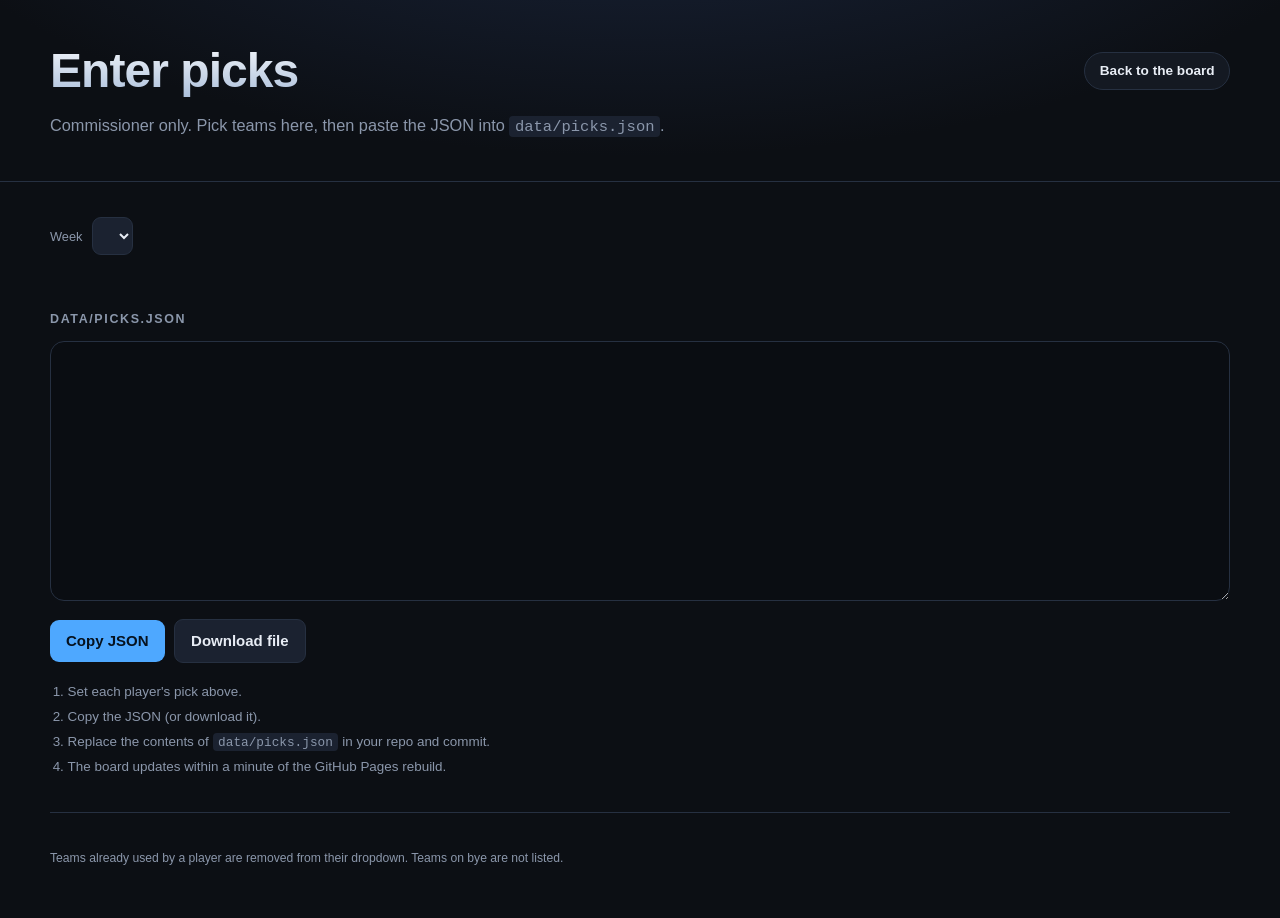
==== admin.html @ 30a58119 "NFL survivor board for the 2026 season Static site: picks live in data/picks.json, results and lock " ====
<!DOCTYPE html>
<html lang="en">
<head>
<meta charset="utf-8">
<meta name="viewport" content="width=device-width, initial-scale=1">
<title>Enter picks — NFL Survivor</title>
<link rel="stylesheet" href="assets/style.css">
<link rel="icon" href="data:image/svg+xml,<svg xmlns='http://www.w3.org/2000/svg' viewBox='0 0 32 32'><text y='26' font-size='26'>🏈</text></svg>">
</head>
<body>

<header class="hero">
  <div class="wrap">
    <div class="hero-top">
      <h1>Enter picks</h1>
      <a class="ghost-btn" href="index.html">Back to the board</a>
    </div>
    <p class="tagline">Commissioner only. Pick teams here, then paste the JSON into <code>data/picks.json</code>.</p>
  </div>
</header>

<main class="wrap">

  <div id="banner" class="banner err" hidden></div>

  <section>
    <div class="controls">
      <label for="week-sel">Week</label>
      <select id="week-sel"></select>
      <span id="lock-note" class="dl-when"></span>
    </div>

    <div class="admin-grid" id="entries"></div>
    <div id="dupwarn"></div>
  </section>

  <section>
    <h2 class="sec-title">data/picks.json</h2>
    <textarea class="out-json" id="out" spellcheck="false" readonly></textarea>
    <div class="controls" style="margin-top:.7rem">
      <button id="copy">Copy JSON</button>
      <button id="download" class="secondary">Download file</button>
      <span id="copied" class="dl-when"></span>
    </div>
    <ol class="steps">
      <li>Set each player's pick above.</li>
      <li>Copy the JSON (or download it).</li>
      <li>Replace the contents of <code>data/picks.json</code> in your repo and commit.</li>
      <li>The board updates within a minute of the GitHub Pages rebuild.</li>
    </ol>
  </section>

</main>

<footer class="wrap foot">
  <p>Teams already used by a player are removed from their dropdown. Teams on bye are not listed.</p>
</footer>

<script src="assets/nfl.js"></script>
<script>
(async function () {
  const $ = id => document.getElementById(id);
  let league, picks, wd, curWeek;

  try {
    ({ league, picks } = await Survivor.loadConfig());
    curWeek = await Survivor.currentWeek(league);
  } catch (e) {
    $('banner').hidden = false;
    $('banner').textContent = 'Could not load league data or reach ESPN.';
    return;
  }

  // Work out who is already eliminated, using only the weeks that have picks.
  const played = {};
  const pickedWeeks = Object.keys(picks).map(Number).filter(w => w < curWeek).sort((a, b) => a - b);
  for (const w of pickedWeeks) played[w] = await Survivor.loadWeek(league, w);
  const table = Survivor.standings(league, picks, played);
  const isDead = id => {
    const row = table.rows.find(r => r.player.id === id);
    return row ? !row.alive : false;
  };

  const sel = $('week-sel');
  for (let w = league.firstWeek; w <= league.lastWeek; w++) {
    sel.insertAdjacentHTML('beforeend',
      `<option value="${w}" ${w === curWeek ? 'selected' : ''}>Week ${w}</option>`);
  }
  sel.addEventListener('change', () => loadWeekUI(Number(sel.value)));
  await loadWeekUI(curWeek);

  async function loadWeekUI(week) {
    $('entries').innerHTML = '<p class="tagline">Loading schedule…</p>';
    wd = await Survivor.loadWeek(league, week);

    $('lock-note').textContent = wd.lockAt
      ? `Locks ${fmtDateTime(wd.lockAt)} · first kickoff ${fmtDateTime(wd.firstKickoff)}` +
        (new Date() > wd.lockAt ? '  ⚠ deadline has passed' : '')
      : 'No games scheduled.';

    const teams = [...wd.teamsPlaying].sort();
    const nameOf = {};
    wd.games.forEach(g => { nameOf[g.home] = g.homeName; nameOf[g.away] = g.awayName; });
    const oppOf = {};
    wd.games.forEach(g => {
      oppOf[g.home] = `vs ${g.away}`;
      oppOf[g.away] = `at ${g.home}`;
    });

    $('entries').innerHTML = '';
    for (const p of league.players) {
      const dead = isDead(p.id);
      const used = Survivor.usedTeams(league, picks, p.id, week);
      const current = (picks[week] || {})[p.id] || '';
      const el = document.createElement('div');
      el.className = 'entry' + (dead ? ' dead' : '');
      el.style.setProperty('--accent', p.color);

      const options = ['<option value="">— no pick —</option>'].concat(
        teams.map(t => {
          const burned = !league.rules.allowTeamReuse && used.includes(t) && t !== current;
          return `<option value="${t}" ${t === current ? 'selected' : ''} ${burned ? 'disabled' : ''}>` +
                 `${nameOf[t]} (${t}) ${oppOf[t]}${burned ? ' — already used' : ''}</option>`;
        })
      ).join('');

      el.innerHTML =
        `<h3>${p.name}</h3>` +
        `<div class="sub">${dead ? 'Eliminated — pick ignored' : `${32 - new Set(used).size} teams still available`}</div>` +
        `<select data-player="${p.id}" ${dead ? 'disabled' : ''}>${options}</select>`;
      $('entries').appendChild(el);
    }

    $('entries').querySelectorAll('select').forEach(s =>
      s.addEventListener('change', () => {
        const w = Number(sel.value);
        picks[w] = picks[w] || {};
        league.players.forEach(p => { if (!(p.id in picks[w])) picks[w][p.id] = ''; });
        picks[w][s.dataset.player] = s.value;
        render();
      }));

    render();
  }

  function render() {
    const week = Number(sel.value);
    picks[week] = picks[week] || {};
    league.players.forEach(p => { if (!(p.id in picks[week])) picks[week][p.id] = ''; });

    // Flag any team a player has now used twice.
    const warns = [];
    if (!league.rules.allowTeamReuse) {
      for (const p of league.players) {
        const all = Survivor.usedTeams(league, picks, p.id);
        const seen = new Set(), dups = new Set();
        all.forEach(t => seen.has(t) ? dups.add(t) : seen.add(t));
        if (dups.size) warns.push(`${p.name} has used ${[...dups].join(', ')} more than once.`);
      }
    }
    $('dupwarn').innerHTML = warns.map(w => `<div class="warn">⚠ ${w}</div>`).join('');

    const ordered = {};
    Object.keys(picks).map(Number).sort((a, b) => a - b).forEach(w => { ordered[w] = picks[w]; });
    $('out').value = JSON.stringify(ordered, null, 2) + '\n';
  }

  $('copy').addEventListener('click', async () => {
    await navigator.clipboard.writeText($('out').value);
    $('copied').textContent = 'Copied.';
    setTimeout(() => { $('copied').textContent = ''; }, 2500);
  });

  $('download').addEventListener('click', () => {
    const a = document.createElement('a');
    a.href = URL.createObjectURL(new Blob([$('out').value], { type: 'application/json' }));
    a.download = 'picks.json';
    a.click();
    URL.revokeObjectURL(a.href);
  });
})();
</script>
</body>
</html>
---- assets/style.css ----
:root {
  --bg: #0c0f14;
  --panel: #141922;
  --panel-2: #1b2230;
  --line: #263041;
  --ink: #e8edf5;
  --muted: #8b97ab;
  --win: #2fbf71;
  --loss: #e34b52;
  --live: #f5a524;
  --pend: #4a5a75;
  --accent: #4ea8ff;
  --radius: 14px;
}

* { box-sizing: border-box; }

body {
  margin: 0;
  background:
    radial-gradient(1100px 480px at 50% -180px, #1b2740 0%, transparent 70%),
    var(--bg);
  color: var(--ink);
  font: 15px/1.5 -apple-system, BlinkMacSystemFont, "Segoe UI", Roboto, Helvetica, Arial, sans-serif;
  -webkit-font-smoothing: antialiased;
}

.wrap { width: min(1180px, 100% - 2rem); margin-inline: auto; }

/* ---------- hero ---------- */

.hero { padding: 2.2rem 0 1.6rem; border-bottom: 1px solid var(--line); }
.hero-top { display: flex; align-items: center; justify-content: space-between; gap: 1rem; flex-wrap: wrap; }

h1 {
  margin: 0;
  font-size: clamp(1.9rem, 5vw, 3rem);
  letter-spacing: -0.02em;
  background: linear-gradient(180deg, #fff, #9fb6d6);
  -webkit-background-clip: text;
  background-clip: text;
  color: transparent;
}

.tagline { margin: .35rem 0 1rem; color: var(--muted); font-size: 1.02rem; }

.ghost-btn {
  border: 1px solid var(--line);
  background: var(--panel);
  color: var(--ink);
  padding: .5rem .9rem;
  border-radius: 999px;
  text-decoration: none;
  font-size: .85rem;
  font-weight: 600;
  white-space: nowrap;
}
.ghost-btn:hover { border-color: var(--accent); color: #fff; }

.rules {
  list-style: none;
  display: flex;
  flex-wrap: wrap;
  gap: .45rem;
  margin: 0;
  padding: 0;
}
.rules li {
  background: var(--panel);
  border: 1px solid var(--line);
  border-radius: 999px;
  padding: .3rem .75rem;
  font-size: .8rem;
  color: var(--muted);
}
.rules b { color: var(--ink); }

/* ---------- deadline bar ---------- */

.deadline-bar {
  margin: 1.6rem 0;
  padding: 1.1rem 1.3rem;
  background: linear-gradient(135deg, var(--panel-2), var(--panel));
  border: 1px solid var(--line);
  border-left: 4px solid var(--accent);
  border-radius: var(--radius);
  display: flex;
  align-items: center;
  justify-content: space-between;
  gap: 1rem;
  flex-wrap: wrap;
}
.deadline-bar.urgent { border-left-color: var(--live); }
.deadline-bar.locked { border-left-color: var(--muted); }

.dl-label {
  display: block;
  text-transform: uppercase;
  letter-spacing: .09em;
  font-size: .68rem;
  color: var(--muted);
  margin-bottom: .2rem;
}
.dl-week-num { font-size: 1.5rem; font-weight: 700; }
.dl-count { text-align: right; }
.dl-timer {
  font-size: 1.6rem;
  font-weight: 700;
  font-variant-numeric: tabular-nums;
  letter-spacing: -0.01em;
}
.urgent .dl-timer { color: var(--live); }
.locked .dl-timer { color: var(--muted); }
.dl-when { display: block; font-size: .74rem; color: var(--muted); margin-top: .2rem; }

/* ---------- banner ---------- */

.banner {
  display: flex;
  align-items: center;
  gap: 1rem;
  padding: 1.1rem 1.3rem;
  border-radius: var(--radius);
  margin-bottom: 1.6rem;
  border: 1px solid var(--line);
  background: var(--panel);
}
.banner[hidden], .deadline-bar[hidden] { display: none; }
.banner.champ { border-color: #6b5a1f; background: linear-gradient(135deg, #2a2311, var(--panel)); }
.banner.split { border-color: #2b4a63; background: linear-gradient(135deg, #12283a, var(--panel)); }
.banner.err   { border-color: #6b2a2e; background: #2a1417; color: #ffc9cc; }
.b-emoji { font-size: 2rem; }
.b-sub { color: var(--muted); font-size: .88rem; }

/* ---------- sections ---------- */

section { margin: 2.2rem 0; }
.sec-title {
  font-size: .78rem;
  text-transform: uppercase;
  letter-spacing: .13em;
  color: var(--muted);
  margin: 0 0 .8rem;
  font-weight: 700;
}

/* ---------- player cards ---------- */

.players {
  display: grid;
  grid-template-columns: repeat(auto-fit, minmax(250px, 1fr));
  gap: .9rem;
}

.pcard {
  background: var(--panel);
  border: 1px solid var(--line);
  border-top: 3px solid var(--accent);
  border-radius: var(--radius);
  padding: .95rem 1rem 1rem;
  display: flex;
  flex-direction: column;
  gap: .7rem;
}
.pcard.dead { opacity: .55; border-top-color: var(--loss); }

.pcard header { display: flex; align-items: center; justify-content: space-between; }
.pname { font-size: 1.18rem; font-weight: 700; }
.pstate {
  font-size: .64rem;
  font-weight: 800;
  letter-spacing: .1em;
  padding: .2rem .5rem;
  border-radius: 999px;
  background: rgba(47, 191, 113, .16);
  color: var(--win);
}
.dead .pstate { background: rgba(227, 75, 82, .16); color: var(--loss); }

.pcard-pick {
  display: flex;
  align-items: center;
  gap: .65rem;
  background: var(--panel-2);
  border-radius: 10px;
  padding: .6rem .7rem;
}
.pp-text { display: flex; flex-direction: column; line-height: 1.25; min-width: 0; }
.pp-text b { font-size: 1rem; }
.pp-text span { font-size: .74rem; color: var(--muted); }

.pill {
  margin-left: auto;
  font-size: .6rem;
  font-weight: 800;
  letter-spacing: .06em;
  padding: .25rem .45rem;
  border-radius: 6px;
  white-space: nowrap;
  background: rgba(74, 90, 117, .3);
  color: var(--muted);
}
.pill.win { background: rgba(47, 191, 113, .18); color: var(--win); }
.pill.loss { background: rgba(227, 75, 82, .18); color: var(--loss); }
.pill.live { background: rgba(245, 165, 36, .18); color: var(--live); }
.pill.bye { background: rgba(227, 75, 82, .18); color: var(--loss); }

.pcard-nopick, .pcard-out {
  background: var(--panel-2);
  border-radius: 10px;
  padding: .7rem;
  font-size: .82rem;
  color: var(--muted);
  border-left: 3px solid var(--line);
}
.pcard-nopick { border-left-color: var(--live); }
.pcard-out { border-left-color: var(--loss); }

.pcard footer {
  display: flex;
  justify-content: space-between;
  font-size: .74rem;
  color: var(--muted);
  border-top: 1px solid var(--line);
  padding-top: .6rem;
}

.used { display: flex; flex-wrap: wrap; gap: .25rem; }
.used img { opacity: .55; }

/* ---------- season board ---------- */

.board-scroll { overflow-x: auto; border: 1px solid var(--line); border-radius: var(--radius); }
.board { border-collapse: collapse; width: 100%; min-width: 720px; background: var(--panel); }

.board th, .board td { border: 1px solid var(--line); text-align: center; }
.board thead th {
  font-size: .7rem;
  color: var(--muted);
  padding: .45rem 0;
  font-weight: 600;
  background: var(--panel-2);
}
.board thead th.now, .board td.now { background: rgba(78, 168, 255, .08); }
.board thead th.now { color: var(--accent); }

.board thead th.corner { text-align: left; padding-left: .75rem; }

.board th.pname-cell {
  text-align: left;
  width: 170px;
  padding: .5rem .75rem;
  font-size: .88rem;
  white-space: nowrap;
  background: var(--panel-2);
  border-left: 3px solid var(--accent) !important;
  position: sticky;
  left: 0;
  z-index: 1;
}
tr.dead .pname-cell { color: var(--muted); border-left-color: var(--loss) !important; }
.skull { font-size: .8rem; }

.cell { min-width: 42px; height: 42px; padding: 0; }
.cell img { display: block; margin: auto; }
.cell.win { background: rgba(47, 191, 113, .14); box-shadow: inset 0 -3px 0 var(--win); }
.cell.loss { background: rgba(227, 75, 82, .14); box-shadow: inset 0 -3px 0 var(--loss); }
.cell.loss img { filter: grayscale(1); opacity: .5; }
.cell.live { background: rgba(245, 165, 36, .14); box-shadow: inset 0 -3px 0 var(--live); }
.cell.pending { background: rgba(74, 90, 117, .18); }
.cell.none { color: var(--muted); }
.cell.dup { outline: 2px solid var(--live); outline-offset: -2px; }

.legend { display: flex; flex-wrap: wrap; gap: .5rem; margin-top: .7rem; }
.chip {
  font-size: .68rem;
  padding: .22rem .55rem;
  border-radius: 999px;
  color: var(--muted);
  border: 1px solid var(--line);
}
.chip.win { color: var(--win); border-color: rgba(47, 191, 113, .4); }
.chip.loss { color: var(--loss); border-color: rgba(227, 75, 82, .4); }
.chip.live { color: var(--live); border-color: rgba(245, 165, 36, .4); }

/* ---------- games ---------- */

.games {
  display: grid;
  grid-template-columns: repeat(auto-fill, minmax(255px, 1fr));
  gap: .7rem;
}
.game {
  background: var(--panel);
  border: 1px solid var(--line);
  border-radius: 12px;
  padding: .65rem .75rem .5rem;
}
.game.in { border-color: rgba(245, 165, 36, .45); }

.team { display: flex; align-items: center; gap: .5rem; padding: .18rem 0; }
.team .tname { font-size: .88rem; color: var(--muted); }
.team.w .tname { color: var(--ink); font-weight: 700; }
.team .score { margin-left: auto; font-variant-numeric: tabular-nums; font-weight: 700; color: var(--muted); }
.team.w .score { color: var(--ink); }

.tag {
  font-size: .58rem;
  font-weight: 800;
  letter-spacing: .04em;
  text-transform: uppercase;
  padding: .12rem .35rem;
  border-radius: 4px;
  color: var(--accent);
  background: color-mix(in srgb, var(--accent) 18%, transparent);
  border: 1px solid color-mix(in srgb, var(--accent) 45%, transparent);
}

.gstatus {
  margin-top: .4rem;
  padding-top: .35rem;
  border-top: 1px solid var(--line);
  font-size: .68rem;
  color: var(--muted);
}

/* ---------- footer ---------- */

.foot {
  padding: 2rem 0 3rem;
  color: var(--muted);
  font-size: .76rem;
  border-top: 1px solid var(--line);
  margin-top: 2rem;
}
.foot p { margin: .25rem 0; }
code { background: var(--panel-2); padding: .1rem .35rem; border-radius: 4px; font-size: .95em; }

/* ---------- admin page ---------- */

.admin-grid { display: grid; grid-template-columns: repeat(auto-fit, minmax(260px, 1fr)); gap: .9rem; }

.entry {
  background: var(--panel);
  border: 1px solid var(--line);
  border-top: 3px solid var(--accent);
  border-radius: var(--radius);
  padding: .95rem 1rem;
}
.entry.dead { opacity: .6; border-top-color: var(--loss); }
.entry h3 { margin: 0 0 .1rem; font-size: 1.1rem; }
.entry .sub { font-size: .72rem; color: var(--muted); margin-bottom: .6rem; }

select, .field {
  width: 100%;
  background: var(--panel-2);
  color: var(--ink);
  border: 1px solid var(--line);
  border-radius: 9px;
  padding: .55rem .6rem;
  font: inherit;
}
select:focus { outline: 2px solid var(--accent); outline-offset: 1px; }

.controls { display: flex; align-items: center; gap: .6rem; flex-wrap: wrap; margin-bottom: 1.2rem; }
.controls label { font-size: .8rem; color: var(--muted); }
.controls select { width: auto; }

button {
  background: var(--accent);
  color: #06121f;
  border: 0;
  border-radius: 9px;
  padding: .6rem 1rem;
  font: inherit;
  font-weight: 700;
  cursor: pointer;
}
button.secondary { background: var(--panel-2); color: var(--ink); border: 1px solid var(--line); }
button:hover { filter: brightness(1.1); }

.out-json {
  width: 100%;
  min-height: 260px;
  background: #0a0d12;
  color: #b9d4f0;
  border: 1px solid var(--line);
  border-radius: var(--radius);
  padding: .9rem;
  font: 12.5px/1.6 ui-monospace, SFMono-Regular, Menlo, Consolas, monospace;
  resize: vertical;
}

.warn {
  background: rgba(245, 165, 36, .12);
  border: 1px solid rgba(245, 165, 36, .4);
  color: #ffd894;
  padding: .55rem .8rem;
  border-radius: 9px;
  font-size: .8rem;
  margin-top: .6rem;
}

.steps { color: var(--muted); font-size: .84rem; padding-left: 1.1rem; }
.steps li { margin: .3rem 0; }

@media (max-width: 640px) {
  .dl-count { text-align: left; }
  .deadline-bar { flex-direction: column; align-items: flex-start; }
}
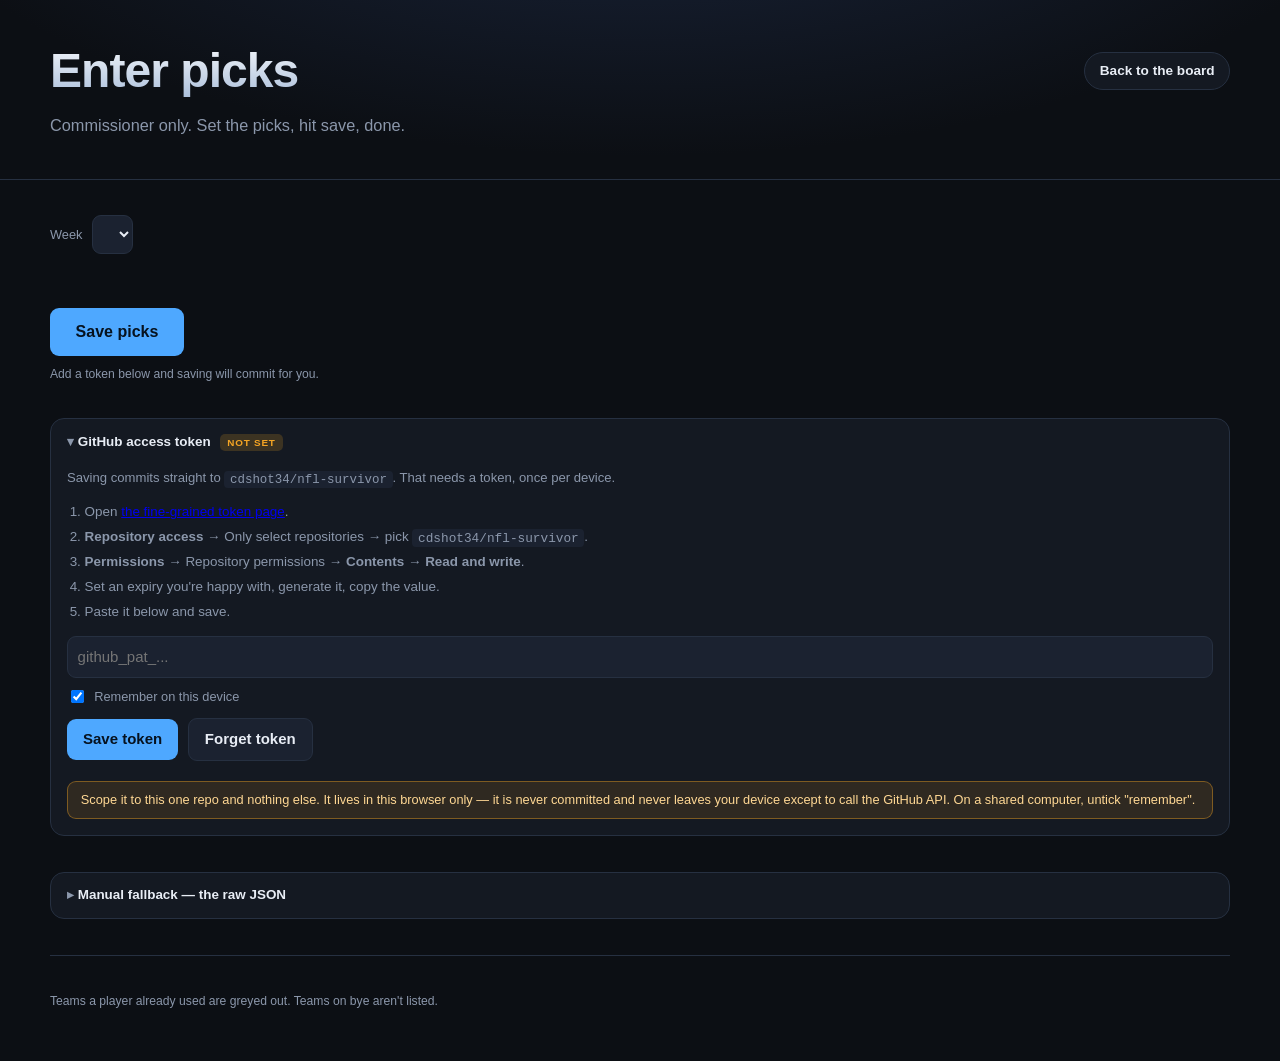
==== commit e53286b7: "Add survivor counter and in-page GitHub saving The board gets an "N of 4 still alive" strip with per" ====
--- a/admin.html
+++ b/admin.html
@@ -15,7 +15,7 @@
       <h1>Enter picks</h1>
       <a class="ghost-btn" href="index.html">Back to the board</a>
     </div>
-    <p class="tagline">Commissioner only. Pick teams here, then paste the JSON into <code>data/picks.json</code>.</p>
+    <p class="tagline">Commissioner only. Set the picks, hit save, done.</p>
   </div>
 </header>
 
@@ -35,32 +35,71 @@
   </section>
 
   <section>
-    <h2 class="sec-title">data/picks.json</h2>
-    <textarea class="out-json" id="out" spellcheck="false" readonly></textarea>
-    <div class="controls" style="margin-top:.7rem">
-      <button id="copy">Copy JSON</button>
-      <button id="download" class="secondary">Download file</button>
-      <span id="copied" class="dl-when"></span>
+    <div class="save-bar">
+      <button id="save-gh">Save picks</button>
+      <span class="save-status" id="save-status"></span>
     </div>
-    <ol class="steps">
-      <li>Set each player's pick above.</li>
-      <li>Copy the JSON (or download it).</li>
-      <li>Replace the contents of <code>data/picks.json</code> in your repo and commit.</li>
-      <li>The board updates within a minute of the GitHub Pages rebuild.</li>
-    </ol>
+    <p class="save-hint" id="save-hint"></p>
   </section>
 
+  <section>
+    <details id="token-box" class="drop">
+      <summary>GitHub access token <span class="tok-state" id="tok-state"></span></summary>
+      <div class="drop-body">
+        <p class="steps-intro">
+          Saving commits straight to <code id="repo-label"></code>. That needs a token, once per device.
+        </p>
+        <ol class="steps">
+          <li>Open <a id="tok-link" href="#" target="_blank" rel="noopener">the fine-grained token page</a>.</li>
+          <li><b>Repository access</b> &rarr; Only select repositories &rarr; pick <code id="repo-label-2"></code>.</li>
+          <li><b>Permissions</b> &rarr; Repository permissions &rarr; <b>Contents</b> &rarr; <b>Read and write</b>.</li>
+          <li>Set an expiry you're happy with, generate it, copy the value.</li>
+          <li>Paste it below and save.</li>
+        </ol>
+        <input class="field" type="password" id="token" placeholder="github_pat_..." autocomplete="off" spellcheck="false">
+        <label class="check"><input type="checkbox" id="remember" checked> Remember on this device</label>
+        <div class="controls" style="margin-top:.7rem">
+          <button id="tok-save">Save token</button>
+          <button id="tok-clear" class="secondary">Forget token</button>
+        </div>
+        <div class="warn">
+          Scope it to this one repo and nothing else. It lives in this browser only &mdash; it is never
+          committed and never leaves your device except to call the GitHub API. On a shared computer,
+          untick "remember".
+        </div>
+      </div>
+    </details>
+  </section>
+
+  <section>
+    <details class="drop">
+      <summary>Manual fallback &mdash; the raw JSON</summary>
+      <div class="drop-body">
+        <textarea class="out-json" id="out" spellcheck="false" readonly></textarea>
+        <div class="controls" style="margin-top:.7rem">
+          <button id="copy" class="secondary">Copy JSON</button>
+          <button id="download" class="secondary">Download file</button>
+          <span id="copied" class="dl-when"></span>
+        </div>
+        <p class="steps-intro">
+          Only needed if saving fails. Paste this over <code>data/picks.json</code> in the repo and commit.
+        </p>
+      </div>
+    </details>
+  </section>
+
 </main>
 
 <footer class="wrap foot">
-  <p>Teams already used by a player are removed from their dropdown. Teams on bye are not listed.</p>
+  <p>Teams a player already used are greyed out. Teams on bye aren't listed.</p>
 </footer>
 
 <script src="assets/nfl.js"></script>
 <script>
 (async function () {
   const $ = id => document.getElementById(id);
-  let league, picks, wd, curWeek;
+  const TOKEN_KEY = 'survivor_gh_token';
+  let league, picks, curWeek, repo;
 
   try {
     ({ league, picks } = await Survivor.loadConfig());
@@ -71,7 +110,134 @@
     return;
   }
 
-  // Work out who is already eliminated, using only the weeks that have picks.
+  repo = league.repo || {};
+  const slug = `${repo.owner}/${repo.name}`;
+  $('repo-label').textContent = slug;
+  $('repo-label-2').textContent = slug;
+  $('tok-link').href = 'https://github.com/settings/personal-access-tokens/new';
+
+  /* ---------- token handling ---------- */
+
+  function paintTokenState() {
+    const has = !!token();
+    $('tok-state').textContent = has ? 'saved' : 'not set';
+    $('tok-state').className = 'tok-state ' + (has ? 'ok' : 'missing');
+    $('save-hint').textContent = has
+      ? `Commits to ${slug} · the live board updates about a minute later.`
+      : 'Add a token below and saving will commit for you.';
+    if (!has) $('token-box').open = true;
+  }
+
+  $('tok-save').addEventListener('click', () => {
+    const v = $('token').value.trim();
+    if (!v) return setStatus('Paste a token first.', 'err');
+    try {
+      if ($('remember').checked) localStorage.setItem(TOKEN_KEY, v);
+      else sessionStorage.setItem(TOKEN_KEY, v);
+    } catch (e) { /* private mode — keep it in memory only */ }
+    memToken = v;
+    $('token').value = '';
+    $('token-box').open = false;
+    paintTokenState();
+    setStatus('Token saved on this device.', 'ok');
+  });
+
+  $('tok-clear').addEventListener('click', () => {
+    try { localStorage.removeItem(TOKEN_KEY); sessionStorage.removeItem(TOKEN_KEY); } catch (e) {}
+    memToken = '';
+    paintTokenState();
+    setStatus('Token forgotten.', '');
+  });
+
+  let memToken = '';
+  const token = () => {
+    if (memToken) return memToken;
+    try { return localStorage.getItem(TOKEN_KEY) || sessionStorage.getItem(TOKEN_KEY) || ''; }
+    catch (e) { return ''; }
+  };
+  paintTokenState();
+
+  /* ---------- saving ---------- */
+
+  function setStatus(msg, kind) {
+    const el = $('save-status');
+    el.className = 'save-status ' + (kind || '');
+    el.innerHTML = msg;
+  }
+
+  function b64(str) {
+    const bytes = new TextEncoder().encode(str);
+    let bin = '';
+    bytes.forEach(b => { bin += String.fromCharCode(b); });
+    return btoa(bin);
+  }
+
+  const ghHeaders = t => ({
+    'Authorization': 'Bearer ' + t,
+    'Accept': 'application/vnd.github+json',
+    'X-GitHub-Api-Version': '2022-11-28'
+  });
+
+  async function currentSha(t) {
+    const url = `https://api.github.com/repos/${repo.owner}/${repo.name}/contents/` +
+                `${repo.picksPath}?ref=${repo.branch}`;
+    const res = await fetch(url, { headers: ghHeaders(t), cache: 'no-store' });
+    if (res.status === 404) return null;          // file doesn't exist yet — fine, we create it
+    if (!res.ok) throw await ghError(res);
+    return (await res.json()).sha;
+  }
+
+  async function ghError(res) {
+    let detail = '';
+    try { detail = (await res.json()).message || ''; } catch (e) {}
+    const map = {
+      401: 'Token rejected — it may be expired or mistyped.',
+      403: 'Token lacks permission. It needs Contents: Read and write on this repo.',
+      404: `Cannot see ${slug}. Check the token has this repository selected.`,
+      409: 'Someone else changed the file. Reload and re-enter this week.',
+      422: 'GitHub refused the commit.'
+    };
+    return new Error((map[res.status] || `GitHub returned ${res.status}.`) +
+                     (detail ? ` (${detail})` : ''));
+  }
+
+  $('save-gh').addEventListener('click', async () => {
+    const t = token();
+    if (!t) {
+      $('token-box').open = true;
+      return setStatus('No token saved yet — add one below.', 'err');
+    }
+    const week = Number($('week-sel').value);
+    $('save-gh').disabled = true;
+    setStatus('Saving…', '');
+
+    try {
+      const sha = await currentSha(t);
+      const url = `https://api.github.com/repos/${repo.owner}/${repo.name}/contents/${repo.picksPath}`;
+      const body = {
+        message: `Week ${week} picks`,
+        content: b64($('out').value),
+        branch: repo.branch
+      };
+      if (sha) body.sha = sha;
+
+      const res = await fetch(url, { method: 'PUT', headers: ghHeaders(t), body: JSON.stringify(body) });
+      if (!res.ok) throw await ghError(res);
+
+      const out = await res.json();
+      const short = out.commit.sha.slice(0, 7);
+      setStatus(`Saved as <a href="${out.commit.html_url}" target="_blank" rel="noopener">${short}</a>. ` +
+                `Board updates in about a minute.`, 'ok');
+    } catch (err) {
+      setStatus(err.message, 'err');
+    } finally {
+      $('save-gh').disabled = false;
+    }
+  });
+
+  /* ---------- week + pick entry ---------- */
+
+  // Who is already out, based only on weeks that have picks and are behind us.
   const played = {};
   const pickedWeeks = Object.keys(picks).map(Number).filter(w => w < curWeek).sort((a, b) => a - b);
   for (const w of pickedWeeks) played[w] = await Survivor.loadWeek(league, w);
@@ -91,7 +257,7 @@
 
   async function loadWeekUI(week) {
     $('entries').innerHTML = '<p class="tagline">Loading schedule…</p>';
-    wd = await Survivor.loadWeek(league, week);
+    const wd = await Survivor.loadWeek(league, week);
 
     $('lock-note').textContent = wd.lockAt
       ? `Locks ${fmtDateTime(wd.lockAt)} · first kickoff ${fmtDateTime(wd.firstKickoff)}` +
@@ -99,12 +265,10 @@
       : 'No games scheduled.';
 
     const teams = [...wd.teamsPlaying].sort();
-    const nameOf = {};
-    wd.games.forEach(g => { nameOf[g.home] = g.homeName; nameOf[g.away] = g.awayName; });
-    const oppOf = {};
+    const nameOf = {}, oppOf = {};
     wd.games.forEach(g => {
-      oppOf[g.home] = `vs ${g.away}`;
-      oppOf[g.away] = `at ${g.home}`;
+      nameOf[g.home] = g.homeName; nameOf[g.away] = g.awayName;
+      oppOf[g.home] = `vs ${g.away}`; oppOf[g.away] = `at ${g.home}`;
     });
 
     $('entries').innerHTML = '';
@@ -126,7 +290,8 @@
 
       el.innerHTML =
         `<h3>${p.name}</h3>` +
-        `<div class="sub">${dead ? 'Eliminated — pick ignored' : `${32 - new Set(used).size} teams still available`}</div>` +
+        `<div class="sub">${dead ? 'Eliminated — pick ignored'
+                                 : `${32 - new Set(used).size} teams still available`}</div>` +
         `<select data-player="${p.id}" ${dead ? 'disabled' : ''}>${options}</select>`;
       $('entries').appendChild(el);
     }
@@ -138,6 +303,7 @@
         league.players.forEach(p => { if (!(p.id in picks[w])) picks[w][p.id] = ''; });
         picks[w][s.dataset.player] = s.value;
         render();
+        setStatus('Unsaved changes.', 'pend');
       }));
 
     render();
@@ -148,7 +314,6 @@
     picks[week] = picks[week] || {};
     league.players.forEach(p => { if (!(p.id in picks[week])) picks[week][p.id] = ''; });
 
-    // Flag any team a player has now used twice.
     const warns = [];
     if (!league.rules.allowTeamReuse) {
       for (const p of league.players) {
@@ -165,6 +330,8 @@
     $('out').value = JSON.stringify(ordered, null, 2) + '\n';
   }
 
+  /* ---------- manual fallback ---------- */
+
   $('copy').addEventListener('click', async () => {
     await navigator.clipboard.writeText($('out').value);
     $('copied').textContent = 'Copied.';
--- a/assets/style.css
+++ b/assets/style.css
@@ -113,6 +113,72 @@
 .locked .dl-timer { color: var(--muted); }
 .dl-when { display: block; font-size: .74rem; color: var(--muted); margin-top: .2rem; }
 
+/* ---------- survivor counter ---------- */
+
+.survivors {
+  display: flex;
+  align-items: center;
+  gap: 1.4rem;
+  flex-wrap: wrap;
+  margin: 0 0 1.6rem;
+  padding: 1rem 1.3rem;
+  background: var(--panel);
+  border: 1px solid var(--line);
+  border-left: 4px solid var(--win);
+  border-radius: var(--radius);
+}
+.survivors[hidden] { display: none; }
+.survivors.thin { border-left-color: var(--live); }
+.survivors.over { border-left-color: var(--loss); }
+
+.surv-count { display: flex; align-items: baseline; gap: .5rem; }
+.surv-num {
+  font-size: 2.4rem;
+  font-weight: 800;
+  line-height: 1;
+  letter-spacing: -0.03em;
+  color: var(--win);
+  font-variant-numeric: tabular-nums;
+}
+.thin .surv-num { color: var(--live); }
+.over .surv-num { color: var(--loss); }
+.surv-of { font-size: .82rem; color: var(--muted); text-transform: uppercase; letter-spacing: .08em; }
+.surv-of b { color: var(--ink); }
+
+.surv-chips { display: flex; flex-wrap: wrap; gap: .4rem; margin-left: auto; }
+.surv-chip {
+  display: inline-flex;
+  align-items: center;
+  gap: .4rem;
+  font-size: .82rem;
+  font-weight: 600;
+  padding: .32rem .7rem;
+  border-radius: 999px;
+  border: 1px solid var(--line);
+  background: var(--panel-2);
+}
+.surv-chip .dot {
+  width: 7px; height: 7px;
+  border-radius: 50%;
+  background: var(--accent);
+}
+.surv-chip.out {
+  color: var(--muted);
+  text-decoration: line-through;
+  text-decoration-color: var(--loss);
+  opacity: .65;
+}
+.surv-chip.out .dot { background: var(--muted); }
+.surv-chip .wk {
+  text-decoration: none;
+  display: inline-block;
+  font-size: .64rem;
+  font-weight: 700;
+  letter-spacing: .04em;
+  text-transform: uppercase;
+  color: var(--loss);
+}
+
 /* ---------- banner ---------- */
 
 .banner {
@@ -379,6 +445,57 @@
 button.secondary { background: var(--panel-2); color: var(--ink); border: 1px solid var(--line); }
 button:hover { filter: brightness(1.1); }
 
+.save-bar { display: flex; align-items: center; gap: .9rem; flex-wrap: wrap; }
+.save-bar button { font-size: 1rem; padding: .75rem 1.6rem; }
+.save-bar button:disabled { opacity: .5; cursor: default; }
+
+.save-status { font-size: .84rem; color: var(--muted); }
+.save-status.ok { color: var(--win); }
+.save-status.err { color: var(--loss); }
+.save-status.pend { color: var(--live); }
+.save-status a { color: inherit; }
+
+.save-hint { font-size: .76rem; color: var(--muted); margin: .55rem 0 0; }
+
+.drop {
+  background: var(--panel);
+  border: 1px solid var(--line);
+  border-radius: var(--radius);
+}
+.drop > summary {
+  cursor: pointer;
+  padding: .8rem 1rem;
+  font-size: .84rem;
+  font-weight: 600;
+  list-style: none;
+}
+.drop > summary::-webkit-details-marker { display: none; }
+.drop > summary::before { content: '▸ '; color: var(--muted); }
+.drop[open] > summary::before { content: '▾ '; }
+.drop-body { padding: 0 1rem 1rem; }
+
+.tok-state {
+  font-size: .62rem;
+  font-weight: 800;
+  letter-spacing: .08em;
+  text-transform: uppercase;
+  padding: .18rem .45rem;
+  border-radius: 5px;
+  margin-left: .35rem;
+}
+.tok-state.ok { background: rgba(47, 191, 113, .18); color: var(--win); }
+.tok-state.missing { background: rgba(245, 165, 36, .18); color: var(--live); }
+
+.steps-intro { font-size: .82rem; color: var(--muted); margin: .2rem 0 .6rem; }
+.check {
+  display: flex;
+  align-items: center;
+  gap: .45rem;
+  font-size: .8rem;
+  color: var(--muted);
+  margin-top: .6rem;
+}
+
 .out-json {
   width: 100%;
   min-height: 260px;
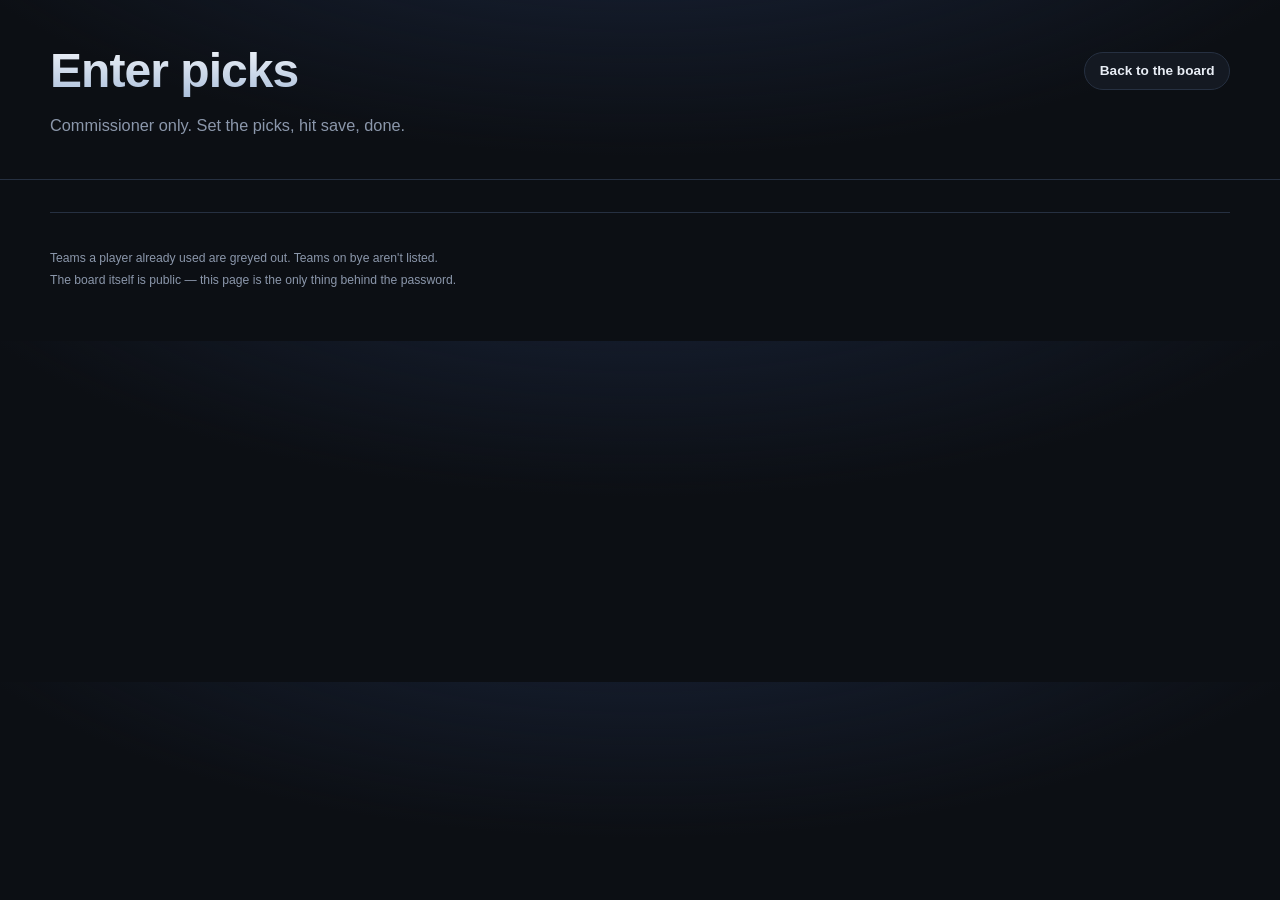
==== commit 3cc44c1c: "Password protect pick entry, encrypting the GitHub token at rest The admin page now opens on a lock " ====
--- a/admin.html
+++ b/admin.html
@@ -13,7 +13,10 @@
   <div class="wrap">
     <div class="hero-top">
       <h1>Enter picks</h1>
-      <a class="ghost-btn" href="index.html">Back to the board</a>
+      <div class="hero-actions">
+        <button id="lock-btn" class="ghost-btn" hidden>Lock</button>
+        <a class="ghost-btn" href="index.html">Back to the board</a>
+      </div>
     </div>
     <p class="tagline">Commissioner only. Set the picks, hit save, done.</p>
   </div>
@@ -23,83 +26,198 @@
 
   <div id="banner" class="banner err" hidden></div>
 
-  <section>
-    <div class="controls">
-      <label for="week-sel">Week</label>
-      <select id="week-sel"></select>
-      <span id="lock-note" class="dl-when"></span>
+  <!-- ============ locked ============ -->
+
+  <section class="gate" id="gate" hidden>
+
+    <div id="gate-unlock" hidden>
+      <div class="gate-icon">🔒</div>
+      <h2>Locked</h2>
+      <p class="gate-sub">Enter the commissioner password to make picks.</p>
+      <form id="unlock-form" autocomplete="off">
+        <input class="field" type="password" id="unlock-pw" placeholder="Password"
+               autocomplete="current-password">
+        <button type="submit">Unlock</button>
+      </form>
+      <p class="gate-err" id="unlock-err"></p>
+      <p class="gate-foot">
+        Forgot it? There's no reset — <a href="#" id="reset-link">clear this device</a> and set it up
+        again with a fresh GitHub token.
+      </p>
     </div>
 
-    <div class="admin-grid" id="entries"></div>
-    <div id="dupwarn"></div>
+    <div id="gate-setup" hidden>
+      <div class="gate-icon">🔑</div>
+      <h2>Set up this device</h2>
+      <p class="gate-sub">
+        Pick a password and paste a GitHub token. The token gets encrypted with the password and
+        stored in this browser only.
+      </p>
+
+      <form id="setup-form" autocomplete="off">
+        <label class="fl" for="setup-token">GitHub token</label>
+        <input class="field" type="password" id="setup-token" placeholder="github_pat_..."
+               autocomplete="off" spellcheck="false">
+
+        <details class="drop tok-help">
+          <summary>How to make one</summary>
+          <div class="drop-body">
+            <ol class="steps">
+              <li>Open <a id="tok-link" href="https://github.com/settings/personal-access-tokens/new"
+                          target="_blank" rel="noopener">the fine-grained token page</a>.</li>
+              <li><b>Repository access</b> &rarr; Only select repositories &rarr;
+                  <code id="repo-label"></code>.</li>
+              <li><b>Permissions</b> &rarr; Repository permissions &rarr; <b>Contents</b>
+                  &rarr; <b>Read and write</b>.</li>
+              <li>Set an expiry past February, generate, copy it.</li>
+            </ol>
+          </div>
+        </details>
+
+        <label class="fl" for="setup-pw">Password</label>
+        <input class="field" type="password" id="setup-pw" placeholder="At least 8 characters"
+               autocomplete="new-password">
+
+        <label class="fl" for="setup-pw2">Confirm password</label>
+        <input class="field" type="password" id="setup-pw2" placeholder="Again"
+               autocomplete="new-password">
+
+        <button type="submit">Encrypt and unlock</button>
+      </form>
+      <p class="gate-err" id="setup-err"></p>
+      <div class="warn">
+        There is no password reset. If you forget it, clear the device and set up again with a new
+        token — nothing else is lost, since the picks live in the repo.
+      </div>
+    </div>
+
   </section>
 
-  <section>
-    <div class="save-bar">
-      <button id="save-gh">Save picks</button>
-      <span class="save-status" id="save-status"></span>
-    </div>
-    <p class="save-hint" id="save-hint"></p>
-  </section>
-
-  <section>
-    <details id="token-box" class="drop">
-      <summary>GitHub access token <span class="tok-state" id="tok-state"></span></summary>
-      <div class="drop-body">
-        <p class="steps-intro">
-          Saving commits straight to <code id="repo-label"></code>. That needs a token, once per device.
-        </p>
-        <ol class="steps">
-          <li>Open <a id="tok-link" href="#" target="_blank" rel="noopener">the fine-grained token page</a>.</li>
-          <li><b>Repository access</b> &rarr; Only select repositories &rarr; pick <code id="repo-label-2"></code>.</li>
-          <li><b>Permissions</b> &rarr; Repository permissions &rarr; <b>Contents</b> &rarr; <b>Read and write</b>.</li>
-          <li>Set an expiry you're happy with, generate it, copy the value.</li>
-          <li>Paste it below and save.</li>
-        </ol>
-        <input class="field" type="password" id="token" placeholder="github_pat_..." autocomplete="off" spellcheck="false">
-        <label class="check"><input type="checkbox" id="remember" checked> Remember on this device</label>
-        <div class="controls" style="margin-top:.7rem">
-          <button id="tok-save">Save token</button>
-          <button id="tok-clear" class="secondary">Forget token</button>
+  <!-- ============ unlocked ============ -->
+
+  <div id="app" hidden>
+
+    <section>
+      <div class="controls">
+        <label for="week-sel">Week</label>
+        <select id="week-sel"></select>
+        <span id="lock-note" class="dl-when"></span>
+      </div>
+
+      <div class="admin-grid" id="entries"></div>
+      <div id="dupwarn"></div>
+    </section>
+
+    <section>
+      <div class="save-bar">
+        <button id="save-gh">Save picks</button>
+        <span class="save-status" id="save-status"></span>
+      </div>
+      <p class="save-hint" id="save-hint"></p>
+    </section>
+
+    <section>
+      <details class="drop">
+        <summary>Device settings</summary>
+        <div class="drop-body">
+          <p class="steps-intro">
+            The encrypted token is held in this browser only. It never goes into the repo and is
+            only ever sent to <code>api.github.com</code>.
+          </p>
+          <div class="controls">
+            <button id="rekey" class="secondary">Replace token / change password</button>
+            <button id="wipe" class="secondary danger">Clear this device</button>
+          </div>
         </div>
-        <div class="warn">
-          Scope it to this one repo and nothing else. It lives in this browser only &mdash; it is never
-          committed and never leaves your device except to call the GitHub API. On a shared computer,
-          untick "remember".
+      </details>
+    </section>
+
+    <section>
+      <details class="drop">
+        <summary>Manual fallback &mdash; the raw JSON</summary>
+        <div class="drop-body">
+          <textarea class="out-json" id="out" spellcheck="false" readonly></textarea>
+          <div class="controls" style="margin-top:.7rem">
+            <button id="copy" class="secondary">Copy JSON</button>
+            <button id="download" class="secondary">Download file</button>
+            <span id="copied" class="dl-when"></span>
+          </div>
+          <p class="steps-intro">
+            Only needed if saving fails. Paste this over <code>data/picks.json</code> in the repo
+            and commit.
+          </p>
         </div>
-      </div>
-    </details>
-  </section>
-
-  <section>
-    <details class="drop">
-      <summary>Manual fallback &mdash; the raw JSON</summary>
-      <div class="drop-body">
-        <textarea class="out-json" id="out" spellcheck="false" readonly></textarea>
-        <div class="controls" style="margin-top:.7rem">
-          <button id="copy" class="secondary">Copy JSON</button>
-          <button id="download" class="secondary">Download file</button>
-          <span id="copied" class="dl-when"></span>
-        </div>
-        <p class="steps-intro">
-          Only needed if saving fails. Paste this over <code>data/picks.json</code> in the repo and commit.
-        </p>
-      </div>
-    </details>
-  </section>
+      </details>
+    </section>
+
+  </div>
 
 </main>
 
 <footer class="wrap foot">
   <p>Teams a player already used are greyed out. Teams on bye aren't listed.</p>
+  <p>The board itself is public — this page is the only thing behind the password.</p>
 </footer>
 
 <script src="assets/nfl.js"></script>
 <script>
 (async function () {
   const $ = id => document.getElementById(id);
-  const TOKEN_KEY = 'survivor_gh_token';
-  let league, picks, curWeek, repo;
+  const VAULT_KEY = 'survivor_vault_v1';
+  const IDLE_MS = 30 * 60 * 1000;
+
+  let league, picks, curWeek, repo, isDead, memToken = '', idleTimer;
+
+  /* ================= crypto ================= */
+  /* The password is never stored. The GitHub token is sealed with AES-GCM under a
+     PBKDF2 key derived from it, so a successful decrypt IS the password check. */
+
+  const enc = new TextEncoder();
+  const dec = new TextDecoder();
+  const toB64 = buf => btoa(String.fromCharCode(...new Uint8Array(buf)));
+  const fromB64 = s => Uint8Array.from(atob(s), c => c.charCodeAt(0));
+
+  async function deriveKey(password, salt) {
+    const base = await crypto.subtle.importKey(
+      'raw', enc.encode(password), 'PBKDF2', false, ['deriveKey']);
+    return crypto.subtle.deriveKey(
+      { name: 'PBKDF2', salt, iterations: 250000, hash: 'SHA-256' },
+      base, { name: 'AES-GCM', length: 256 }, false, ['encrypt', 'decrypt']);
+  }
+
+  async function seal(token, password) {
+    const salt = crypto.getRandomValues(new Uint8Array(16));
+    const iv = crypto.getRandomValues(new Uint8Array(12));
+    const key = await deriveKey(password, salt);
+    const ct = await crypto.subtle.encrypt({ name: 'AES-GCM', iv }, key, enc.encode(token));
+    return { v: 1, salt: toB64(salt), iv: toB64(iv), ct: toB64(ct) };
+  }
+
+  async function unseal(vault, password) {
+    const key = await deriveKey(password, fromB64(vault.salt));
+    const pt = await crypto.subtle.decrypt(
+      { name: 'AES-GCM', iv: fromB64(vault.iv) }, key, fromB64(vault.ct));
+    return dec.decode(pt);
+  }
+
+  const readVault = () => {
+    try { return JSON.parse(localStorage.getItem(VAULT_KEY) || 'null'); }
+    catch (e) { return null; }
+  };
+  const writeVault = v => {
+    try { localStorage.setItem(VAULT_KEY, JSON.stringify(v)); return true; }
+    catch (e) { return false; }
+  };
+  const clearVault = () => { try { localStorage.removeItem(VAULT_KEY); } catch (e) {} };
+
+  /* ================= boot ================= */
+
+  if (!window.crypto || !crypto.subtle) {
+    $('banner').hidden = false;
+    $('banner').textContent =
+      'This browser will not do encryption on an insecure connection. Open the site over https.';
+    return;
+  }
 
   try {
     ({ league, picks } = await Survivor.loadConfig());
@@ -113,51 +231,214 @@
   repo = league.repo || {};
   const slug = `${repo.owner}/${repo.name}`;
   $('repo-label').textContent = slug;
-  $('repo-label-2').textContent = slug;
-  $('tok-link').href = 'https://github.com/settings/personal-access-tokens/new';
-
-  /* ---------- token handling ---------- */
-
-  function paintTokenState() {
-    const has = !!token();
-    $('tok-state').textContent = has ? 'saved' : 'not set';
-    $('tok-state').className = 'tok-state ' + (has ? 'ok' : 'missing');
-    $('save-hint').textContent = has
-      ? `Commits to ${slug} · the live board updates about a minute later.`
-      : 'Add a token below and saving will commit for you.';
-    if (!has) $('token-box').open = true;
-  }
-
-  $('tok-save').addEventListener('click', () => {
-    const v = $('token').value.trim();
-    if (!v) return setStatus('Paste a token first.', 'err');
+
+  // Who is already out, from the weeks behind us that have picks.
+  const played = {};
+  for (const w of Object.keys(picks).map(Number).filter(w => w < curWeek).sort((a, b) => a - b)) {
+    played[w] = await Survivor.loadWeek(league, w);
+  }
+  const table = Survivor.standings(league, picks, played);
+  isDead = id => {
+    const row = table.rows.find(r => r.player.id === id);
+    return row ? !row.alive : false;
+  };
+
+  showGate();
+
+  /* ================= gate ================= */
+
+  function showGate(forceSetup) {
+    memToken = '';
+    clearTimeout(idleTimer);
+    $('app').hidden = true;
+    $('lock-btn').hidden = true;
+    $('gate').hidden = false;
+
+    const needsSetup = forceSetup || !readVault();
+    $('gate-setup').hidden = !needsSetup;
+    $('gate-unlock').hidden = needsSetup;
+    $('unlock-err').textContent = '';
+    $('setup-err').textContent = '';
+    ['unlock-pw', 'setup-pw', 'setup-pw2', 'setup-token'].forEach(id => { $(id).value = ''; });
+    setTimeout(() => $(needsSetup ? 'setup-token' : 'unlock-pw').focus(), 50);
+  }
+
+  $('unlock-form').addEventListener('submit', async e => {
+    e.preventDefault();
+    const pw = $('unlock-pw').value;
+    if (!pw) return;
+    const btn = $('unlock-form').querySelector('button');
+    btn.disabled = true;
+    $('unlock-err').textContent = 'Checking…';
     try {
-      if ($('remember').checked) localStorage.setItem(TOKEN_KEY, v);
-      else sessionStorage.setItem(TOKEN_KEY, v);
-    } catch (e) { /* private mode — keep it in memory only */ }
-    memToken = v;
-    $('token').value = '';
-    $('token-box').open = false;
-    paintTokenState();
-    setStatus('Token saved on this device.', 'ok');
-  });
-
-  $('tok-clear').addEventListener('click', () => {
-    try { localStorage.removeItem(TOKEN_KEY); sessionStorage.removeItem(TOKEN_KEY); } catch (e) {}
-    memToken = '';
-    paintTokenState();
-    setStatus('Token forgotten.', '');
-  });
-
-  let memToken = '';
-  const token = () => {
-    if (memToken) return memToken;
-    try { return localStorage.getItem(TOKEN_KEY) || sessionStorage.getItem(TOKEN_KEY) || ''; }
-    catch (e) { return ''; }
-  };
-  paintTokenState();
-
-  /* ---------- saving ---------- */
+      memToken = await unseal(readVault(), pw);
+      $('unlock-err').textContent = '';
+      unlock();
+    } catch (err) {
+      $('unlock-err').textContent = 'Wrong password.';
+      $('unlock-pw').value = '';
+      $('unlock-pw').focus();
+    } finally {
+      btn.disabled = false;
+    }
+  });
+
+  $('setup-form').addEventListener('submit', async e => {
+    e.preventDefault();
+    const tok = $('setup-token').value.trim();
+    const pw = $('setup-pw').value;
+    const pw2 = $('setup-pw2').value;
+    const err = m => { $('setup-err').textContent = m; };
+
+    if (!tok) return err('Paste a GitHub token.');
+    if (pw.length < 8) return err('Password needs at least 8 characters.');
+    if (pw !== pw2) return err('The two passwords do not match.');
+
+    const btn = $('setup-form').querySelector('button');
+    btn.disabled = true;
+    err('Encrypting…');
+    try {
+      const vault = await seal(tok, pw);
+      if (!writeVault(vault)) {
+        return err('This browser refused to store it. Private browsing?');
+      }
+      memToken = tok;
+      err('');
+      unlock();
+    } catch (e2) {
+      err('Could not encrypt: ' + e2.message);
+    } finally {
+      btn.disabled = false;
+    }
+  });
+
+  $('reset-link').addEventListener('click', e => {
+    e.preventDefault();
+    if (confirm('Clear the saved token and password from this device?')) {
+      clearVault();
+      showGate(true);
+    }
+  });
+
+  $('lock-btn').addEventListener('click', () => showGate());
+  $('rekey').addEventListener('click', () => showGate(true));
+  $('wipe').addEventListener('click', () => {
+    if (confirm('Clear the saved token and password from this device?')) {
+      clearVault();
+      showGate(true);
+    }
+  });
+
+  /* Auto-lock after a spell of inactivity. */
+  function armIdle() {
+    clearTimeout(idleTimer);
+    idleTimer = setTimeout(() => {
+      if (!$('app').hidden) showGate();
+    }, IDLE_MS);
+  }
+  ['click', 'keydown', 'change'].forEach(ev =>
+    document.addEventListener(ev, () => { if (!$('app').hidden) armIdle(); }));
+
+  /* ================= unlocked app ================= */
+
+  let booted = false;
+
+  async function unlock() {
+    $('gate').hidden = true;
+    $('app').hidden = false;
+    $('lock-btn').hidden = false;
+    $('save-hint').textContent =
+      `Commits to ${slug} · the live board updates about a minute later.`;
+    armIdle();
+
+    if (booted) return;
+    booted = true;
+
+    const sel = $('week-sel');
+    for (let w = league.firstWeek; w <= league.lastWeek; w++) {
+      sel.insertAdjacentHTML('beforeend',
+        `<option value="${w}" ${w === curWeek ? 'selected' : ''}>Week ${w}</option>`);
+    }
+    sel.addEventListener('change', () => loadWeekUI(Number(sel.value)));
+    await loadWeekUI(curWeek);
+  }
+
+  async function loadWeekUI(week) {
+    $('entries').innerHTML = '<p class="tagline">Loading schedule…</p>';
+    const wd = await Survivor.loadWeek(league, week);
+
+    $('lock-note').textContent = wd.lockAt
+      ? `Locks ${fmtDateTime(wd.lockAt)} · first kickoff ${fmtDateTime(wd.firstKickoff)}` +
+        (new Date() > wd.lockAt ? '  ⚠ deadline has passed' : '')
+      : 'No games scheduled.';
+
+    const teams = [...wd.teamsPlaying].sort();
+    const nameOf = {}, oppOf = {};
+    wd.games.forEach(g => {
+      nameOf[g.home] = g.homeName; nameOf[g.away] = g.awayName;
+      oppOf[g.home] = `vs ${g.away}`; oppOf[g.away] = `at ${g.home}`;
+    });
+
+    $('entries').innerHTML = '';
+    for (const p of league.players) {
+      const dead = isDead(p.id);
+      const used = Survivor.usedTeams(league, picks, p.id, week);
+      const current = (picks[week] || {})[p.id] || '';
+      const el = document.createElement('div');
+      el.className = 'entry' + (dead ? ' dead' : '');
+      el.style.setProperty('--accent', p.color);
+
+      const options = ['<option value="">— no pick —</option>'].concat(
+        teams.map(t => {
+          const burned = !league.rules.allowTeamReuse && used.includes(t) && t !== current;
+          return `<option value="${t}" ${t === current ? 'selected' : ''} ${burned ? 'disabled' : ''}>` +
+                 `${nameOf[t]} (${t}) ${oppOf[t]}${burned ? ' — already used' : ''}</option>`;
+        })
+      ).join('');
+
+      el.innerHTML =
+        `<h3>${p.name}</h3>` +
+        `<div class="sub">${dead ? 'Eliminated — pick ignored'
+                                 : `${32 - new Set(used).size} teams still available`}</div>` +
+        `<select data-player="${p.id}" ${dead ? 'disabled' : ''}>${options}</select>`;
+      $('entries').appendChild(el);
+    }
+
+    $('entries').querySelectorAll('select').forEach(s =>
+      s.addEventListener('change', () => {
+        const w = Number($('week-sel').value);
+        picks[w] = picks[w] || {};
+        league.players.forEach(p => { if (!(p.id in picks[w])) picks[w][p.id] = ''; });
+        picks[w][s.dataset.player] = s.value;
+        render();
+        setStatus('Unsaved changes.', 'pend');
+      }));
+
+    render();
+  }
+
+  function render() {
+    const week = Number($('week-sel').value);
+    picks[week] = picks[week] || {};
+    league.players.forEach(p => { if (!(p.id in picks[week])) picks[week][p.id] = ''; });
+
+    const warns = [];
+    if (!league.rules.allowTeamReuse) {
+      for (const p of league.players) {
+        const all = Survivor.usedTeams(league, picks, p.id);
+        const seen = new Set(), dups = new Set();
+        all.forEach(t => seen.has(t) ? dups.add(t) : seen.add(t));
+        if (dups.size) warns.push(`${p.name} has used ${[...dups].join(', ')} more than once.`);
+      }
+    }
+    $('dupwarn').innerHTML = warns.map(w => `<div class="warn">⚠ ${w}</div>`).join('');
+
+    const ordered = {};
+    Object.keys(picks).map(Number).sort((a, b) => a - b).forEach(w => { ordered[w] = picks[w]; });
+    $('out').value = JSON.stringify(ordered, null, 2) + '\n';
+  }
+
+  /* ================= saving ================= */
 
   function setStatus(msg, kind) {
     const el = $('save-status');
@@ -166,9 +447,8 @@
   }
 
   function b64(str) {
-    const bytes = new TextEncoder().encode(str);
     let bin = '';
-    bytes.forEach(b => { bin += String.fromCharCode(b); });
+    enc.encode(str).forEach(b => { bin += String.fromCharCode(b); });
     return btoa(bin);
   }
 
@@ -177,15 +457,6 @@
     'Accept': 'application/vnd.github+json',
     'X-GitHub-Api-Version': '2022-11-28'
   });
-
-  async function currentSha(t) {
-    const url = `https://api.github.com/repos/${repo.owner}/${repo.name}/contents/` +
-                `${repo.picksPath}?ref=${repo.branch}`;
-    const res = await fetch(url, { headers: ghHeaders(t), cache: 'no-store' });
-    if (res.status === 404) return null;          // file doesn't exist yet — fine, we create it
-    if (!res.ok) throw await ghError(res);
-    return (await res.json()).sha;
-  }
 
   async function ghError(res) {
     let detail = '';
@@ -201,33 +472,35 @@
                      (detail ? ` (${detail})` : ''));
   }
 
+  async function currentSha(t) {
+    const url = `https://api.github.com/repos/${repo.owner}/${repo.name}/contents/` +
+                `${repo.picksPath}?ref=${repo.branch}`;
+    const res = await fetch(url, { headers: ghHeaders(t), cache: 'no-store' });
+    if (res.status === 404) return null;
+    if (!res.ok) throw await ghError(res);
+    return (await res.json()).sha;
+  }
+
   $('save-gh').addEventListener('click', async () => {
-    const t = token();
-    if (!t) {
-      $('token-box').open = true;
-      return setStatus('No token saved yet — add one below.', 'err');
-    }
+    if (!memToken) return showGate();
     const week = Number($('week-sel').value);
     $('save-gh').disabled = true;
     setStatus('Saving…', '');
 
     try {
-      const sha = await currentSha(t);
+      const sha = await currentSha(memToken);
       const url = `https://api.github.com/repos/${repo.owner}/${repo.name}/contents/${repo.picksPath}`;
-      const body = {
-        message: `Week ${week} picks`,
-        content: b64($('out').value),
-        branch: repo.branch
-      };
+      const body = { message: `Week ${week} picks`, content: b64($('out').value), branch: repo.branch };
       if (sha) body.sha = sha;
 
-      const res = await fetch(url, { method: 'PUT', headers: ghHeaders(t), body: JSON.stringify(body) });
+      const res = await fetch(url, {
+        method: 'PUT', headers: ghHeaders(memToken), body: JSON.stringify(body)
+      });
       if (!res.ok) throw await ghError(res);
 
       const out = await res.json();
-      const short = out.commit.sha.slice(0, 7);
-      setStatus(`Saved as <a href="${out.commit.html_url}" target="_blank" rel="noopener">${short}</a>. ` +
-                `Board updates in about a minute.`, 'ok');
+      setStatus(`Saved as <a href="${out.commit.html_url}" target="_blank" rel="noopener">` +
+                `${out.commit.sha.slice(0, 7)}</a>. Board updates in about a minute.`, 'ok');
     } catch (err) {
       setStatus(err.message, 'err');
     } finally {
@@ -235,102 +508,7 @@
     }
   });
 
-  /* ---------- week + pick entry ---------- */
-
-  // Who is already out, based only on weeks that have picks and are behind us.
-  const played = {};
-  const pickedWeeks = Object.keys(picks).map(Number).filter(w => w < curWeek).sort((a, b) => a - b);
-  for (const w of pickedWeeks) played[w] = await Survivor.loadWeek(league, w);
-  const table = Survivor.standings(league, picks, played);
-  const isDead = id => {
-    const row = table.rows.find(r => r.player.id === id);
-    return row ? !row.alive : false;
-  };
-
-  const sel = $('week-sel');
-  for (let w = league.firstWeek; w <= league.lastWeek; w++) {
-    sel.insertAdjacentHTML('beforeend',
-      `<option value="${w}" ${w === curWeek ? 'selected' : ''}>Week ${w}</option>`);
-  }
-  sel.addEventListener('change', () => loadWeekUI(Number(sel.value)));
-  await loadWeekUI(curWeek);
-
-  async function loadWeekUI(week) {
-    $('entries').innerHTML = '<p class="tagline">Loading schedule…</p>';
-    const wd = await Survivor.loadWeek(league, week);
-
-    $('lock-note').textContent = wd.lockAt
-      ? `Locks ${fmtDateTime(wd.lockAt)} · first kickoff ${fmtDateTime(wd.firstKickoff)}` +
-        (new Date() > wd.lockAt ? '  ⚠ deadline has passed' : '')
-      : 'No games scheduled.';
-
-    const teams = [...wd.teamsPlaying].sort();
-    const nameOf = {}, oppOf = {};
-    wd.games.forEach(g => {
-      nameOf[g.home] = g.homeName; nameOf[g.away] = g.awayName;
-      oppOf[g.home] = `vs ${g.away}`; oppOf[g.away] = `at ${g.home}`;
-    });
-
-    $('entries').innerHTML = '';
-    for (const p of league.players) {
-      const dead = isDead(p.id);
-      const used = Survivor.usedTeams(league, picks, p.id, week);
-      const current = (picks[week] || {})[p.id] || '';
-      const el = document.createElement('div');
-      el.className = 'entry' + (dead ? ' dead' : '');
-      el.style.setProperty('--accent', p.color);
-
-      const options = ['<option value="">— no pick —</option>'].concat(
-        teams.map(t => {
-          const burned = !league.rules.allowTeamReuse && used.includes(t) && t !== current;
-          return `<option value="${t}" ${t === current ? 'selected' : ''} ${burned ? 'disabled' : ''}>` +
-                 `${nameOf[t]} (${t}) ${oppOf[t]}${burned ? ' — already used' : ''}</option>`;
-        })
-      ).join('');
-
-      el.innerHTML =
-        `<h3>${p.name}</h3>` +
-        `<div class="sub">${dead ? 'Eliminated — pick ignored'
-                                 : `${32 - new Set(used).size} teams still available`}</div>` +
-        `<select data-player="${p.id}" ${dead ? 'disabled' : ''}>${options}</select>`;
-      $('entries').appendChild(el);
-    }
-
-    $('entries').querySelectorAll('select').forEach(s =>
-      s.addEventListener('change', () => {
-        const w = Number(sel.value);
-        picks[w] = picks[w] || {};
-        league.players.forEach(p => { if (!(p.id in picks[w])) picks[w][p.id] = ''; });
-        picks[w][s.dataset.player] = s.value;
-        render();
-        setStatus('Unsaved changes.', 'pend');
-      }));
-
-    render();
-  }
-
-  function render() {
-    const week = Number(sel.value);
-    picks[week] = picks[week] || {};
-    league.players.forEach(p => { if (!(p.id in picks[week])) picks[week][p.id] = ''; });
-
-    const warns = [];
-    if (!league.rules.allowTeamReuse) {
-      for (const p of league.players) {
-        const all = Survivor.usedTeams(league, picks, p.id);
-        const seen = new Set(), dups = new Set();
-        all.forEach(t => seen.has(t) ? dups.add(t) : seen.add(t));
-        if (dups.size) warns.push(`${p.name} has used ${[...dups].join(', ')} more than once.`);
-      }
-    }
-    $('dupwarn').innerHTML = warns.map(w => `<div class="warn">⚠ ${w}</div>`).join('');
-
-    const ordered = {};
-    Object.keys(picks).map(Number).sort((a, b) => a - b).forEach(w => { ordered[w] = picks[w]; });
-    $('out').value = JSON.stringify(ordered, null, 2) + '\n';
-  }
-
-  /* ---------- manual fallback ---------- */
+  /* ================= manual fallback ================= */
 
   $('copy').addEventListener('click', async () => {
     await navigator.clipboard.writeText($('out').value);
--- a/assets/style.css
+++ b/assets/style.css
@@ -445,6 +445,47 @@
 button.secondary { background: var(--panel-2); color: var(--ink); border: 1px solid var(--line); }
 button:hover { filter: brightness(1.1); }
 
+/* ---------- lock screen ---------- */
+
+.hero-actions { display: flex; gap: .5rem; align-items: center; }
+.hero-actions button.ghost-btn { cursor: pointer; }
+
+.gate {
+  max-width: 430px;
+  margin: 3rem auto;
+  padding: 2rem 1.8rem;
+  background: var(--panel);
+  border: 1px solid var(--line);
+  border-radius: var(--radius);
+  text-align: center;
+}
+.gate[hidden] { display: none; }
+.gate-icon { font-size: 2.4rem; line-height: 1; margin-bottom: .5rem; }
+.gate h2 { margin: 0 0 .3rem; font-size: 1.4rem; }
+.gate-sub { color: var(--muted); font-size: .86rem; margin: 0 0 1.3rem; }
+
+.gate form { display: flex; flex-direction: column; gap: .6rem; text-align: left; }
+.gate form button { margin-top: .4rem; padding: .7rem; font-size: .95rem; }
+.gate .fl {
+  font-size: .68rem;
+  text-transform: uppercase;
+  letter-spacing: .09em;
+  color: var(--muted);
+  font-weight: 700;
+  margin-bottom: -.3rem;
+}
+
+.gate-err { min-height: 1.1rem; margin: .7rem 0 0; font-size: .82rem; color: var(--loss); }
+.gate-foot { font-size: .74rem; color: var(--muted); margin: 1.2rem 0 0; }
+.gate-foot a { color: var(--accent); }
+.gate .warn { text-align: left; margin-top: 1.1rem; }
+.gate .drop { margin-top: -.2rem; }
+.gate .drop > summary { padding: .55rem .8rem; font-size: .78rem; }
+.tok-help .steps { margin: 0; }
+
+button.danger { color: #ffb2b6; border-color: rgba(227, 75, 82, .45); }
+button.danger:hover { background: rgba(227, 75, 82, .14); }
+
 .save-bar { display: flex; align-items: center; gap: .9rem; flex-wrap: wrap; }
 .save-bar button { font-size: 1rem; padding: .75rem 1.6rem; }
 .save-bar button:disabled { opacity: .5; cursor: default; }
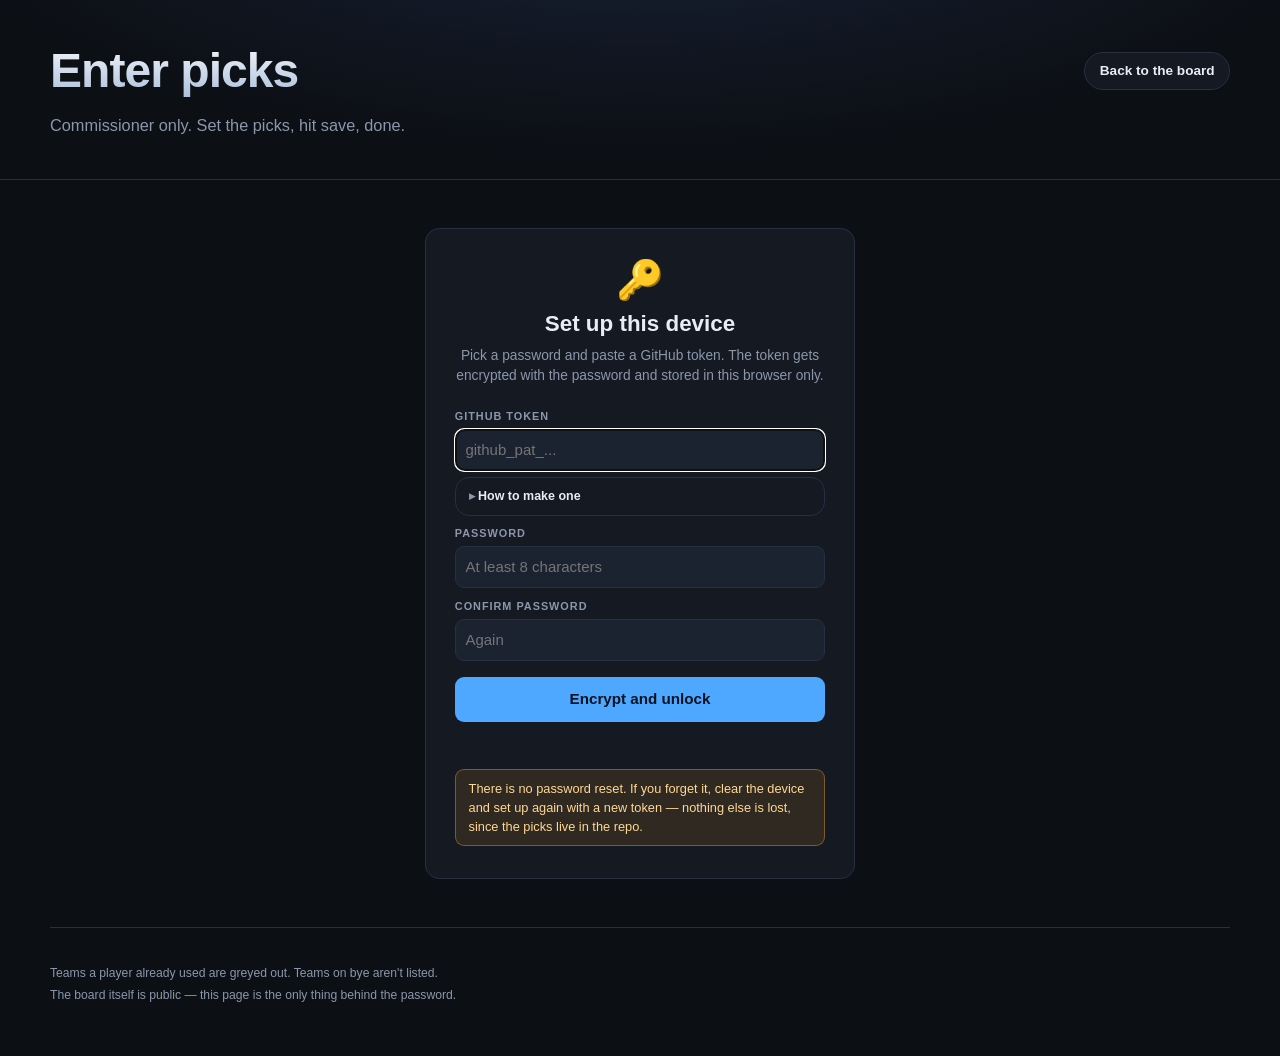
==== commit f99b60d8: "Restart the pool after the Week 1 wipeout All four players lost in Week 1 (ARI over LAC, NYG over DA" ====
--- a/admin.html
+++ b/admin.html
@@ -166,7 +166,7 @@
   const VAULT_KEY = 'survivor_vault_v1';
   const IDLE_MS = 30 * 60 * 1000;
 
-  let league, picks, curWeek, repo, isDead, memToken = '', idleTimer;
+  let league, picks, curWeek, repo, memToken = '', idleTimer;
 
   /* ================= crypto ================= */
   /* The password is never stored. The GitHub token is sealed with AES-GCM under a
@@ -232,18 +232,26 @@
   const slug = `${repo.owner}/${repo.name}`;
   $('repo-label').textContent = slug;
 
-  // Who is already out, from the weeks behind us that have picks.
-  const played = {};
-  for (const w of Object.keys(picks).map(Number).filter(w => w < curWeek).sort((a, b) => a - b)) {
-    played[w] = await Survivor.loadWeek(league, w);
-  }
-  const table = Survivor.standings(league, picks, played);
-  isDead = id => {
-    const row = table.rows.find(r => r.player.id === id);
-    return row ? !row.alive : false;
-  };
+  // Open on the first week that is still taking picks, not one that has already locked.
+  let startWeek = curWeek;
+  while (startWeek < league.lastWeek) {
+    const wd = await Survivor.loadWeek(league, startWeek);
+    if (!wd.lockAt || new Date() < wd.lockAt) break;
+    startWeek++;
+  }
 
   showGate();
+
+  /* Standing of every player going into `week`: grades the weeks before it that have picks,
+     and applies any restart up to and including it. */
+  async function statusGoingInto(week) {
+    const played = {};
+    for (const w of Object.keys(picks).map(Number).filter(w => w < week)) {
+      played[w] = await Survivor.loadWeek(league, w);
+    }
+    const t = Survivor.standings(league, picks, played, { throughWeek: week });
+    return id => t.rows.find(r => r.player.id === id);
+  }
 
   /* ================= gate ================= */
 
@@ -357,15 +365,16 @@
     const sel = $('week-sel');
     for (let w = league.firstWeek; w <= league.lastWeek; w++) {
       sel.insertAdjacentHTML('beforeend',
-        `<option value="${w}" ${w === curWeek ? 'selected' : ''}>Week ${w}</option>`);
+        `<option value="${w}" ${w === startWeek ? 'selected' : ''}>Week ${w}</option>`);
     }
     sel.addEventListener('change', () => loadWeekUI(Number(sel.value)));
-    await loadWeekUI(curWeek);
+    await loadWeekUI(startWeek);
   }
 
   async function loadWeekUI(week) {
     $('entries').innerHTML = '<p class="tagline">Loading schedule…</p>';
     const wd = await Survivor.loadWeek(league, week);
+    const rowFor = await statusGoingInto(week);
 
     $('lock-note').textContent = wd.lockAt
       ? `Locks ${fmtDateTime(wd.lockAt)} · first kickoff ${fmtDateTime(wd.firstKickoff)}` +
@@ -381,7 +390,9 @@
 
     $('entries').innerHTML = '';
     for (const p of league.players) {
-      const dead = isDead(p.id);
+      const row = rowFor(p.id);
+      const dead = row ? !row.alive : false;
+      const rev = row && row.revivals.find(v => v.week === week);
       const used = Survivor.usedTeams(league, picks, p.id, week);
       const current = (picks[week] || {})[p.id] || '';
       const el = document.createElement('div');
@@ -399,7 +410,8 @@
       el.innerHTML =
         `<h3>${p.name}</h3>` +
         `<div class="sub">${dead ? 'Eliminated — pick ignored'
-                                 : `${32 - new Set(used).size} teams still available`}</div>` +
+          : (rev ? `Back in after Week ${rev.outWeek} · ${used.join(', ')} stays burned · ` : '') +
+            `${32 - new Set(used).size} teams still available`}</div>` +
         `<select data-player="${p.id}" ${dead ? 'disabled' : ''}>${options}</select>`;
       $('entries').appendChild(el);
     }
--- a/assets/style.css
+++ b/assets/style.css
@@ -178,6 +178,7 @@
   text-transform: uppercase;
   color: var(--loss);
 }
+.surv-chip .wk.back { color: var(--accent); }
 
 /* ---------- banner ---------- */
 
@@ -195,6 +196,7 @@
 .banner.champ { border-color: #6b5a1f; background: linear-gradient(135deg, #2a2311, var(--panel)); }
 .banner.split { border-color: #2b4a63; background: linear-gradient(135deg, #12283a, var(--panel)); }
 .banner.err   { border-color: #6b2a2e; background: #2a1417; color: #ffc9cc; }
+.banner.restart { border-color: #2b4a63; background: linear-gradient(135deg, #12283a, var(--panel)); }
 .b-emoji { font-size: 2rem; }
 .b-sub { color: var(--muted); font-size: .88rem; }
 
@@ -271,7 +273,7 @@
 .pill.live { background: rgba(245, 165, 36, .18); color: var(--live); }
 .pill.bye { background: rgba(227, 75, 82, .18); color: var(--loss); }
 
-.pcard-nopick, .pcard-out {
+.pcard-nopick, .pcard-out, .pcard-back {
   background: var(--panel-2);
   border-radius: 10px;
   padding: .7rem;
@@ -281,6 +283,7 @@
 }
 .pcard-nopick { border-left-color: var(--live); }
 .pcard-out { border-left-color: var(--loss); }
+.pcard-back { border-left-color: var(--accent); }
 
 .pcard footer {
   display: flex;
@@ -326,6 +329,7 @@
 }
 tr.dead .pname-cell { color: var(--muted); border-left-color: var(--loss) !important; }
 .skull { font-size: .8rem; }
+.revived { color: var(--accent); font-weight: 700; }
 
 .cell { min-width: 42px; height: 42px; padding: 0; }
 .cell img { display: block; margin: auto; }
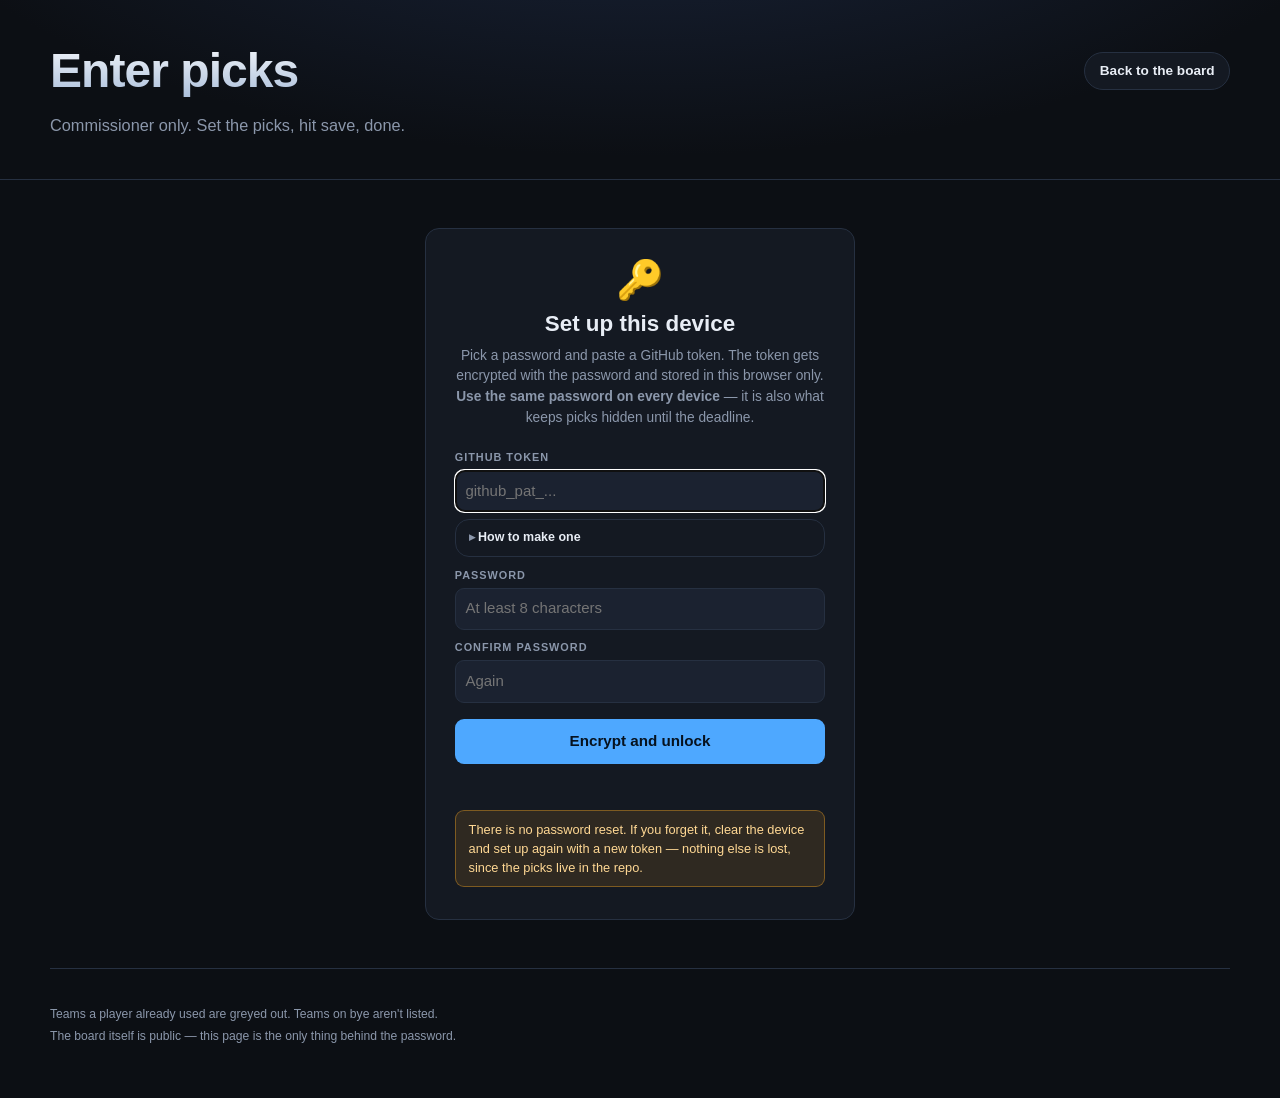
==== commit 49b17a36: "Hide picks until each week's deadline Picks saved before a deadline are encrypted into data/sealed.j" ====
--- a/admin.html
+++ b/admin.html
@@ -51,7 +51,8 @@
       <h2>Set up this device</h2>
       <p class="gate-sub">
         Pick a password and paste a GitHub token. The token gets encrypted with the password and
-        stored in this browser only.
+        stored in this browser only. <b>Use the same password on every device</b> &mdash; it is also
+        what keeps picks hidden until the deadline.
       </p>
 
       <form id="setup-form" autocomplete="off">
@@ -114,6 +115,11 @@
         <span class="save-status" id="save-status"></span>
       </div>
       <p class="save-hint" id="save-hint"></p>
+      <div class="reveal-bar" id="reveal-bar" hidden>
+        <span id="reveal-text"></span>
+        <button id="reveal-now" class="secondary">Reveal now</button>
+      </div>
+      <div class="warn" id="stuck" hidden></div>
     </section>
 
     <section>
@@ -124,6 +130,20 @@
             The encrypted token is held in this browser only. It never goes into the repo and is
             only ever sent to <code>api.github.com</code>.
           </p>
+          <div class="rk">
+            <p class="steps-intro">
+              <b>Reveal key.</b> Picks entered before a deadline are hidden on the board. A GitHub
+              Action unhides them once the deadline passes, and it needs this key. Add it once as a
+              repository secret named <code>REVEAL_KEY</code>:
+              <a id="rk-link" href="#" target="_blank" rel="noopener">new repository secret</a>.
+              The key comes from your password, so it only changes if the password does.
+            </p>
+            <div class="controls">
+              <code class="rk-value" id="rk-value">••••••••••••••••••••••••••••••••</code>
+              <button id="rk-show" class="secondary">Show</button>
+              <button id="rk-copy" class="secondary">Copy</button>
+            </div>
+          </div>
           <div class="controls">
             <button id="rekey" class="secondary">Replace token / change password</button>
             <button id="wipe" class="secondary danger">Clear this device</button>
@@ -143,8 +163,9 @@
             <span id="copied" class="dl-when"></span>
           </div>
           <p class="steps-intro">
-            Only needed if saving fails. Paste this over <code>data/picks.json</code> in the repo
-            and commit.
+            Only needed if saving fails. <b>This shows every pick in the clear</b>, including weeks
+            that are still hidden &mdash; pasting it into <code>data/picks.json</code> before a
+            deadline makes those picks public.
           </p>
         </div>
       </details>
@@ -160,6 +181,7 @@
 </footer>
 
 <script src="assets/nfl.js"></script>
+<script src="assets/seal.js"></script>
 <script>
 (async function () {
   const $ = id => document.getElementById(id);
@@ -167,6 +189,8 @@
   const IDLE_MS = 30 * 60 * 1000;
 
   let league, picks, curWeek, repo, memToken = '', idleTimer;
+  let revealKey = null, sealedPublic, sealedNow = { v: 1, weeks: {} }, sealedPath;
+  const dirty = new Set();          // weeks edited here but not saved yet
 
   /* ================= crypto ================= */
   /* The password is never stored. The GitHub token is sealed with AES-GCM under a
@@ -220,7 +244,7 @@
   }
 
   try {
-    ({ league, picks } = await Survivor.loadConfig());
+    ({ league, picks, sealed: sealedPublic } = await Survivor.loadConfig());
     curWeek = await Survivor.currentWeek(league);
   } catch (e) {
     $('banner').hidden = false;
@@ -231,6 +255,8 @@
   repo = league.repo || {};
   const slug = `${repo.owner}/${repo.name}`;
   $('repo-label').textContent = slug;
+  $('rk-link').href = `https://github.com/${slug}/settings/secrets/actions/new`;
+  sealedPath = league.hiddenPicks.sealedPath;
 
   // Open on the first week that is still taking picks, not one that has already locked.
   let startWeek = curWeek;
@@ -240,7 +266,13 @@
     startWeek++;
   }
 
-  showGate();
+  let wantSetup = false;
+  try { wantSetup = sessionStorage.getItem('survivor_setup') === '1'; sessionStorage.removeItem('survivor_setup'); }
+  catch (e) {}
+  showGate(wantSetup);
+
+  // Locking reloads the page, so no token, key or unsealed pick is left sitting in memory.
+  function lockNow() { location.reload(); }
 
   /* Standing of every player going into `week`: grades the weeks before it that have picks,
      and applies any restart up to and including it. */
@@ -257,6 +289,7 @@
 
   function showGate(forceSetup) {
     memToken = '';
+    revealKey = null;
     clearTimeout(idleTimer);
     $('app').hidden = true;
     $('lock-btn').hidden = true;
@@ -280,6 +313,7 @@
     $('unlock-err').textContent = 'Checking…';
     try {
       memToken = await unseal(readVault(), pw);
+      revealKey = await Seal.revealKeyFromPassword(pw, league.hiddenPicks);
       $('unlock-err').textContent = '';
       unlock();
     } catch (err) {
@@ -311,6 +345,7 @@
         return err('This browser refused to store it. Private browsing?');
       }
       memToken = tok;
+      revealKey = await Seal.revealKeyFromPassword(pw, league.hiddenPicks);
       err('');
       unlock();
     } catch (e2) {
@@ -324,24 +359,38 @@
     e.preventDefault();
     if (confirm('Clear the saved token and password from this device?')) {
       clearVault();
-      showGate(true);
-    }
-  });
-
-  $('lock-btn').addEventListener('click', () => showGate());
-  $('rekey').addEventListener('click', () => showGate(true));
+      lockNow();
+    }
+  });
+
+  $('lock-btn').addEventListener('click', lockNow);
+  $('rekey').addEventListener('click', () => {
+    try { sessionStorage.setItem('survivor_setup', '1'); } catch (e) {}
+    lockNow();
+  });
   $('wipe').addEventListener('click', () => {
     if (confirm('Clear the saved token and password from this device?')) {
       clearVault();
-      showGate(true);
-    }
+      lockNow();
+    }
+  });
+
+  $('rk-show').addEventListener('click', () => {
+    const shown = $('rk-show').textContent === 'Hide';
+    $('rk-value').textContent = shown ? '••••••••••••••••••••••••••••••••' : Seal.toB64(revealKey);
+    $('rk-show').textContent = shown ? 'Show' : 'Hide';
+  });
+  $('rk-copy').addEventListener('click', async () => {
+    await navigator.clipboard.writeText(Seal.toB64(revealKey));
+    $('rk-copy').textContent = 'Copied';
+    setTimeout(() => { $('rk-copy').textContent = 'Copy'; }, 2000);
   });
 
   /* Auto-lock after a spell of inactivity. */
   function armIdle() {
     clearTimeout(idleTimer);
     idleTimer = setTimeout(() => {
-      if (!$('app').hidden) showGate();
+      if (!$('app').hidden) lockNow();
     }, IDLE_MS);
   }
   ['click', 'keydown', 'change'].forEach(ev =>
@@ -361,6 +410,26 @@
 
     if (booted) return;
     booted = true;
+
+    setStatus('Loading latest picks…', '');
+    try {
+      const { merged, stuck, sealedRemote } = await pullLatest();
+      picks = merged;
+      sealedNow = sealedRemote;
+      paintStuck(stuck);
+      setStatus('', '');
+    } catch (err) {
+      // Fall back to the published copy, which can lag a minute behind the repo.
+      sealedNow = sealedPublic;
+      const stuck = {};
+      for (const w of Object.keys(sealedPublic.weeks)) {
+        try { picks[w] = await Seal.openWeek(revealKey, sealedPublic.weeks[w]); }
+        catch (e) { stuck[w] = sealedPublic.weeks[w]; }
+      }
+      paintStuck(stuck);
+      setStatus(`Could not read the repo directly (${err.message}) — showing the published copy.`, 'err');
+    }
+    paintRevealBar();
 
     const sel = $('week-sel');
     for (let w = league.firstWeek; w <= league.lastWeek; w++) {
@@ -422,6 +491,7 @@
         picks[w] = picks[w] || {};
         league.players.forEach(p => { if (!(p.id in picks[w])) picks[w][p.id] = ''; });
         picks[w][s.dataset.player] = s.value;
+        dirty.add(String(w));
         render();
         setStatus('Unsaved changes.', 'pend');
       }));
@@ -458,12 +528,6 @@
     el.innerHTML = msg;
   }
 
-  function b64(str) {
-    let bin = '';
-    enc.encode(str).forEach(b => { bin += String.fromCharCode(b); });
-    return btoa(bin);
-  }
-
   const ghHeaders = t => ({
     'Authorization': 'Bearer ' + t,
     'Accept': 'application/vnd.github+json',
@@ -477,48 +541,140 @@
       401: 'Token rejected — it may be expired or mistyped.',
       403: 'Token lacks permission. It needs Contents: Read and write on this repo.',
       404: `Cannot see ${slug}. Check the token has this repository selected.`,
-      409: 'Someone else changed the file. Reload and re-enter this week.',
-      422: 'GitHub refused the commit.'
+      409: 'The repo changed while saving. Try again.',
+      422: 'The repo changed while saving (the reveal Action may have just run). Try again.'
     };
     return new Error((map[res.status] || `GitHub returned ${res.status}.`) +
                      (detail ? ` (${detail})` : ''));
   }
 
-  async function currentSha(t) {
-    const url = `https://api.github.com/repos/${repo.owner}/${repo.name}/contents/` +
-                `${repo.picksPath}?ref=${repo.branch}`;
-    const res = await fetch(url, { headers: ghHeaders(t), cache: 'no-store' });
-    if (res.status === 404) return null;
+  const api = p => `https://api.github.com/repos/${repo.owner}/${repo.name}${p}`;
+
+  async function gh(method, p, body) {
+    const res = await fetch(api(p), {
+      method, cache: 'no-store', headers: ghHeaders(memToken),
+      body: body ? JSON.stringify(body) : undefined
+    });
     if (!res.ok) throw await ghError(res);
-    return (await res.json()).sha;
-  }
-
-  $('save-gh').addEventListener('click', async () => {
-    if (!memToken) return showGate();
-    const week = Number($('week-sel').value);
+    return res.json();
+  }
+
+  async function ghReadJSON(p, fallback) {
+    const res = await fetch(api(`/contents/${p}?ref=${repo.branch}`),
+                            { headers: ghHeaders(memToken), cache: 'no-store' });
+    if (res.status === 404) return fallback;
+    if (!res.ok) throw await ghError(res);
+    const j = await res.json();
+    return JSON.parse(dec.decode(Seal.fromB64(j.content.replace(/\s/g, ''))));
+  }
+
+  /* Both files go in one commit, so picks.json and sealed.json can never disagree. */
+  async function commitFiles(files, message) {
+    const ref = await gh('GET', `/git/ref/heads/${repo.branch}`);
+    const head = await gh('GET', `/git/commits/${ref.object.sha}`);
+    const tree = await gh('POST', '/git/trees', {
+      base_tree: head.tree.sha,
+      tree: files.map(f => ({ path: f.path, mode: '100644', type: 'blob', content: f.content }))
+    });
+    const commit = await gh('POST', '/git/commits', { message, tree: tree.sha, parents: [ref.object.sha] });
+    await gh('PATCH', `/git/refs/heads/${repo.branch}`, { sha: commit.sha });
+    return commit;
+  }
+
+  /* Latest picks from the repo itself (Pages lags), with hidden weeks unsealed using this
+     device's password. Weeks edited here but not saved keep the local version. */
+  async function pullLatest() {
+    const [rPicks, rSealed] = await Promise.all([
+      ghReadJSON(repo.picksPath, {}),
+      ghReadJSON(sealedPath, { v: 1, weeks: {} })
+    ]);
+    const merged = {}, stuck = {};
+    Object.keys(rPicks).forEach(w => { merged[w] = rPicks[w]; });
+    for (const w of Object.keys(rSealed.weeks)) {
+      try { merged[w] = await Seal.openWeek(revealKey, rSealed.weeks[w]); }
+      catch (e) { stuck[w] = rSealed.weeks[w]; }
+    }
+    dirty.forEach(w => { merged[w] = picks[w]; delete stuck[w]; });
+    return { merged, stuck, sealedRemote: rSealed };
+  }
+
+  async function save(message) {
+    if (!memToken || !revealKey) return lockNow();
     $('save-gh').disabled = true;
+    $('reveal-now').disabled = true;
     setStatus('Saving…', '');
 
     try {
-      const sha = await currentSha(memToken);
-      const url = `https://api.github.com/repos/${repo.owner}/${repo.name}/contents/${repo.picksPath}`;
-      const body = { message: `Week ${week} picks`, content: b64($('out').value), branch: repo.branch };
-      if (sha) body.sha = sha;
-
-      const res = await fetch(url, {
-        method: 'PUT', headers: ghHeaders(memToken), body: JSON.stringify(body)
-      });
-      if (!res.ok) throw await ghError(res);
-
-      const out = await res.json();
-      setStatus(`Saved as <a href="${out.commit.html_url}" target="_blank" rel="noopener">` +
-                `${out.commit.sha.slice(0, 7)}</a>. Board updates in about a minute.`, 'ok');
+      const { merged, stuck } = await pullLatest();
+      const outPicks = {}, outSealed = { v: 1, weeks: {} }, hidden = [];
+
+      for (const w of Object.keys(merged).map(Number).sort((a, b) => a - b)) {
+        const wd = await Survivor.loadWeek(league, w);
+        if (wd.lockAt && new Date() < wd.lockAt) {
+          // Before the deadline: encrypted. The board only learns who has a pick in.
+          outSealed.weeks[w] = {
+            lockAt: wd.lockAt.toISOString(),
+            submitted: league.players.filter(p => merged[w][p.id]).map(p => p.id),
+            ...(await Seal.sealWeek(revealKey, merged[w]))
+          };
+          hidden.push(w);
+        } else {
+          outPicks[w] = merged[w];
+        }
+      }
+      // Weeks this password cannot open are carried over untouched.
+      Object.assign(outSealed.weeks, stuck);
+
+      const week = Number($('week-sel').value);
+      const commit = await commitFiles([
+        { path: repo.picksPath, content: JSON.stringify(outPicks, null, 2) + '\n' },
+        { path: sealedPath, content: JSON.stringify(outSealed, null, 2) + '\n' }
+      ], message || `Week ${week} picks` + (hidden.includes(week) ? ' (hidden until the deadline)' : ''));
+
+      picks = merged;
+      sealedNow = outSealed;
+      dirty.clear();
+      paintStuck(stuck);
+      paintRevealBar();
+      await loadWeekUI(week);
+
+      const link = `<a href="${commit.html_url}" target="_blank" rel="noopener">${commit.sha.slice(0, 7)}</a>`;
+      setStatus(hidden.includes(week)
+        ? `Saved as ${link}. Hidden on the board until the deadline.`
+        : `Saved as ${link}. Board updates in about a minute.`, 'ok');
     } catch (err) {
       setStatus(err.message, 'err');
     } finally {
       $('save-gh').disabled = false;
-    }
-  });
+      $('reveal-now').disabled = false;
+    }
+  }
+
+  function overdueWeeks() {
+    return Object.keys(sealedNow.weeks).filter(w => new Date(sealedNow.weeks[w].lockAt) <= new Date());
+  }
+
+  function paintRevealBar() {
+    const due = overdueWeeks();
+    $('reveal-bar').hidden = !due.length;
+    if (due.length) {
+      $('reveal-text').textContent =
+        `Week ${due.join(', ')} is past the deadline but still hidden on the board. ` +
+        `The reveal Action will get to it, or do it now.`;
+    }
+  }
+
+  function paintStuck(stuck) {
+    const ws = Object.keys(stuck);
+    $('stuck').hidden = !ws.length;
+    $('stuck').textContent = ws.length
+      ? `Week ${ws.join(', ')} was hidden with a different password, so it can't be shown on this device. ` +
+        `Entering that week's picks here and saving will replace it.`
+      : '';
+  }
+
+  $('save-gh').addEventListener('click', () => save());
+  $('reveal-now').addEventListener('click', () => save(`Reveal week ${overdueWeeks().join(', ')} picks`));
 
   /* ================= manual fallback ================= */
 
--- a/assets/style.css
+++ b/assets/style.css
@@ -285,6 +285,28 @@
 .pcard-out { border-left-color: var(--loss); }
 .pcard-back { border-left-color: var(--accent); }
 
+.pcard-hidden {
+  display: flex;
+  align-items: center;
+  gap: .65rem;
+  background: var(--panel-2);
+  border-radius: 10px;
+  padding: .6rem .7rem;
+  border-left: 3px solid var(--accent);
+}
+.pcard-hidden .lock { font-size: 1.5rem; line-height: 1; width: 40px; text-align: center; }
+
+.cell.hidden { background: rgba(74, 90, 117, .22); font-size: .95rem; }
+
+.dl-picks {
+  display: block;
+  font-size: .8rem;
+  font-weight: 700;
+  color: var(--ink);
+  margin-top: .2rem;
+}
+.dl-picks[hidden] { display: none; }
+
 .pcard footer {
   display: flex;
   justify-content: space-between;
@@ -570,3 +592,30 @@
   .dl-count { text-align: left; }
   .deadline-bar { flex-direction: column; align-items: flex-start; }
 }
+
+/* ---------- hidden picks (admin) ---------- */
+
+.reveal-bar {
+  display: flex;
+  align-items: center;
+  gap: .8rem;
+  flex-wrap: wrap;
+  margin-top: .8rem;
+  padding: .7rem .9rem;
+  border-radius: 10px;
+  background: rgba(78, 168, 255, .1);
+  border: 1px solid rgba(78, 168, 255, .35);
+  font-size: .84rem;
+}
+.reveal-bar[hidden], #stuck[hidden] { display: none; }
+
+.rk { margin-bottom: 1rem; padding-bottom: 1rem; border-bottom: 1px solid var(--line); }
+.rk-value {
+  display: inline-block;
+  max-width: 100%;
+  overflow-x: auto;
+  white-space: nowrap;
+  padding: .5rem .65rem;
+  font-size: .8rem;
+  letter-spacing: .02em;
+}
